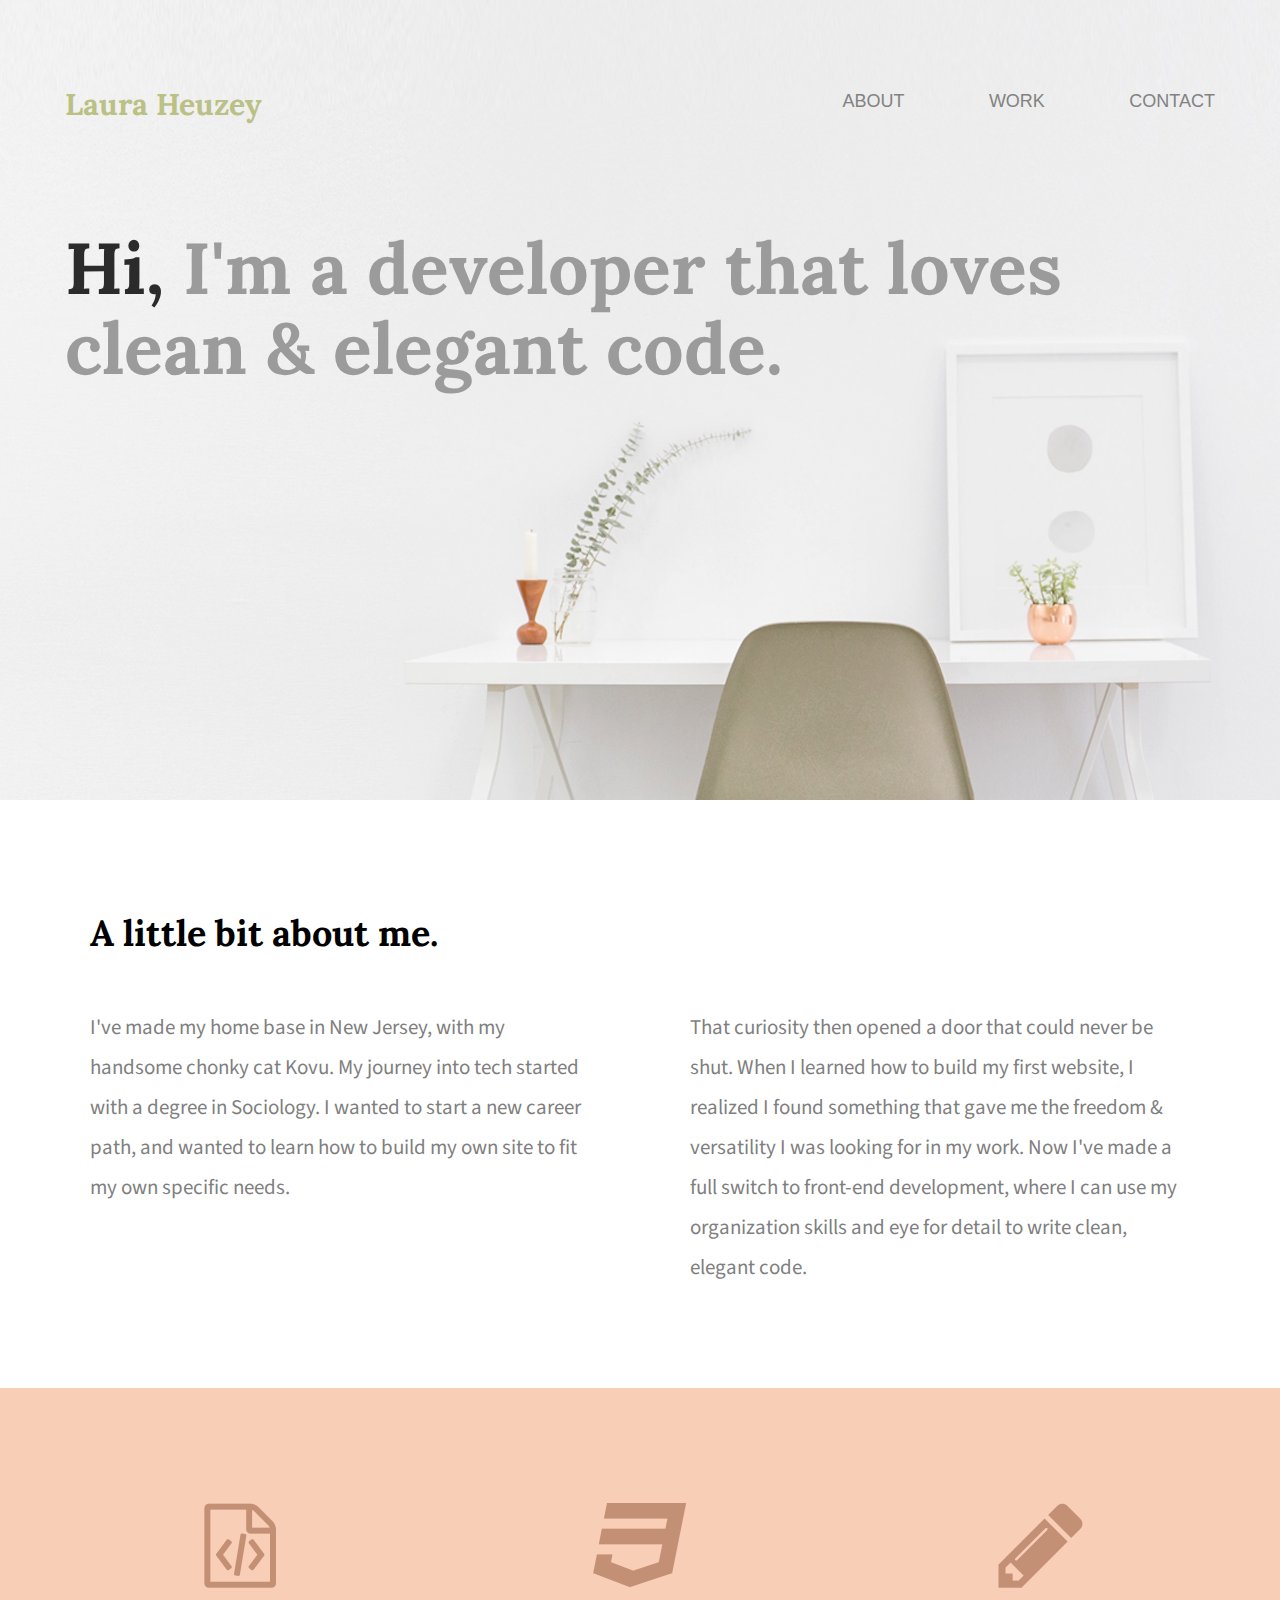
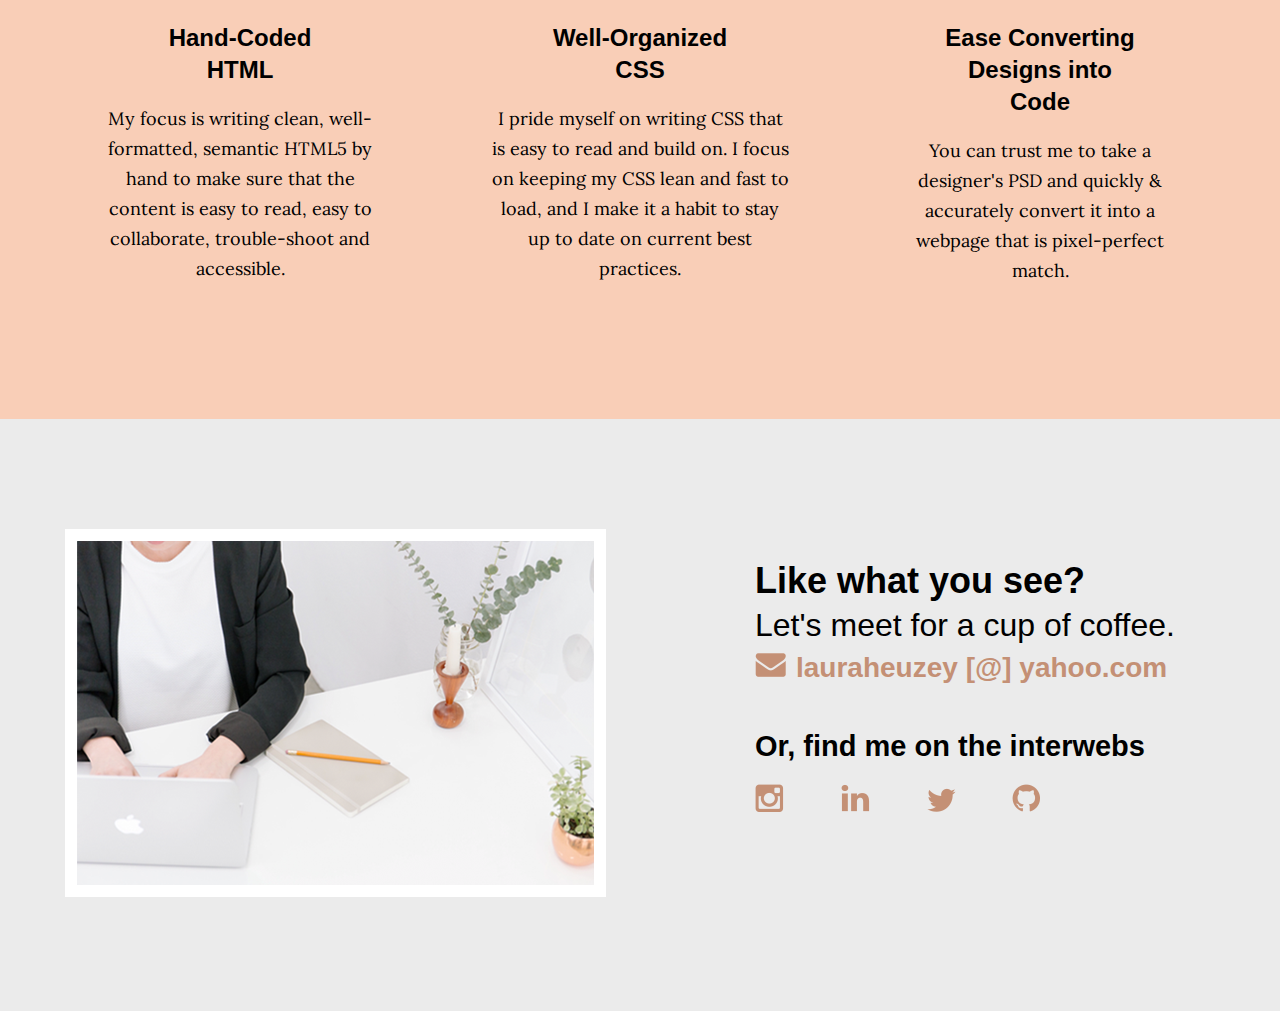
==== index.html @ e1cfdcee "Jubilee website" ====
<!doctype html>
<html lang="en">
    <head>
        <meta charset="utf-8" />
        <title>Laura Heuzey | Portfolio</title>
            <link rel="stylesheet" href="css/normalize.css">
            <link rel="stylesheet" href="css/main.css">
            <link href="https://fonts.googleapis.com/css?family=Lora:400;700" rel="stylesheet" type="text/css">
            <link href="https://fonts.googleapis.com/css?family=Source+Sans+Pro:400,700" rel= "stylesheet" type="text/css">
    </head>
    <body>
        <header>
            <div class="full-width">
                <div class="half-width">
                    <h1>Laura Heuzey</h1>
                </div>
                <div class="half-width">
                    <nav>
                        <ul>
                            <li><a href="#about">About</a></li>
                            <li><a href="#work">Work</a></li>
                            <li><a href="#contact">Contact</a></li>
                        </ul>
                    </nav>
                </div>
                <h2><span>Hi,</span> I'm a developer that loves clean &amp; elegant code.</h2>
            </div>
        </header>
        <main>
            <section id="about">
                
                <div class="full-width">
                    <h2>A little bit about me.</h2>
                    <div class="half-width">
                        <p>I've made my home base in New Jersey, with my handsome chonky cat Kovu. My journey into tech started with a degree in Sociology. I wanted to start a new career path, and wanted to learn how to build my own site to fit my own specific needs.</p>
                    </div>
                    <div class="half-width">
                        <p>That curiosity then opened a door that could never be shut. When I learned how to build my first website, I realized I found something that gave me the freedom & versatility I was looking for in my work. Now I've made a full switch to front-end development, where I can use my organization skills and eye for detail to write clean, elegant code.</p>
                    </div>
                </div>
            </section>
            <section id="work">
                <div class="full-width">
                    <div class="third-width">
                        <img src="img/html-icon.png" alt="HTML icon" />
                        <h3>Hand-Coded HTML</h3>
                        <p>My focus is writing clean, well-formatted, semantic HTML5 by hand to make sure that the content is easy to read, easy to collaborate, trouble-shoot and accessible.</p>
                    </div>
                    <div class="third-width">
                        <img src="img/css-icon.png" alt="CSS icon"/>
                        <h3>Well-Organized CSS</h3>
                        <p>I pride myself on writing CSS that is easy to read and build on. I focus on keeping my CSS lean and fast to load, and I make it a habit to stay up to date on current best practices.</p>
                    </div>
                    <div class="third-width">
                        <img src="img/pencil-icon.png" alt="design icon"/>
                        <h3>Ease Converting Designs into Code</h3>
                        <p>You can trust me to take a designer's PSD and quickly & accurately convert it into a webpage that is pixel-perfect match.</p>
                    </div>
                </div>
            </section>
            <footer id="contact">
                <div class="full-width">
                    <div class="half-width">
                        <img src="img/contact-image.png" id= contact-img alt="contact image"/>
                    </div>
                    <div class="half-width">
                        <h2>Like what you see?</h2>
                        <h3 id="email-header"> Let's meet for a cup of coffee.</h3>
                        <a href="mailto:lauraheuzey@yahoo.com"><img src="img/envelope.png"
                            alt="envelope icon" id="envelope" />lauraheuzey [@] yahoo.com</a>
                        <h3 id="socialmedia-header">Or, find me on the interwebs</h3>
                        <ul>
                            <li><a href="https://www.instagram.com/lauraheuzey/"><img src="img/instagram.png" alt="instagram icon"></li>
                            <li><a href="https://www.linkedin.com/in/laura-heuzey-02401a5b/"><img src="img/linkedin.png" alt="linkdin icon"></li>
                            <li><a href="https://twitter.com/le_heuzey"><img src="img/twitter.png" alt="twitter icon"></li>
                            <li><a href="https://github.com/laura-h89"><img src="img/github.png" alt="github icon"></li>
                        </ul>
                    </div>
                </div>
            </footer>
        </main>
    
    </body>
</html>
---- css/main.css ----
/***** BASE STYLES *****/
    .body {
        color: #2b2b2b;
        font-family: 'Source Sans Pro', sans-serif;
    }

    /***** GRID *****/
    .full-width {
        margin: 0 auto;
        overflow: auto;
        width: 1200px;
    }
    .half-width {
        float: left;
        width: 600px;
    }
    .third-width {
        float: left;
        width: 400px;
    }

    /***** HEADER *****/
    header {
        background: url('../img/background-clipping-mask.png');
        background-position: center;
        background-size: cover;
        height: 800px;
    }
    header h1 {
        color: #BBC085;
        font-family: 'Lora';
        font-size: 30px;
        padding: 65px 0 65px 25px;
    }
    nav {
        float: right; 
        padding: 75px 25px;
    }
    nav ul li{
        display: inline-block;
    }
    nav ul li a {
        color: #828282;
        font-size: 18px;
        padding-left: 80px;
        text-decoration: none;
        text-transform: uppercase;
    }
    header h2 {
        clear: both;
        color: #9b9b9b;
        font-family: 'Lora'; 
        font-size: 72px;
        line-height: 80px;
        padding: 20px 0 20px 25px;
        width: 1000px;
    }
    header h2 span {
        color: #2b2b2b;
    }

    /***** ABOUT CSS *****/
    #about .full-width {
        padding: 80px 0;
    }
    #about h2 {
        font-family: 'Lora', serif;
        font-size: 36px;        
        padding-left: 50px;
    }
    #about p {
        color: #7F7F7F;
        font-family: "Source Sans Pro";
        font-size: 21px;
        line-height: 40px;
        padding-left: 50px;
        padding-right: 50px;
    }

    /***** ABOUT WORK *****/
    #work {
        background-color: #F9CEB7;
        text-align: center;
    }
    #work .full-width {
        padding: 115px 0;
    }
    #work img {
        padding-bottom: 30px;
    }
    #work h3 {
        font-size: 24px;
        line-height: 32px;
        margin: 0 auto;
        width: 190px;
    }
    #work p {
        font-family: 'Lora', serif;
        font-size: 18px;
        line-height: 30px;
        padding: 0 50px;
    }

    /***** CONTACT *****/
    #contact {
        background-color: #ebebeb;
    }
    #contact .full-width {
        padding: 110px 0;
    }
    #contact img#contact-img {
        border: 12px solid #ffffff;
        margin-left: 25px;
    }
    #contact h2, #contact #email-header, #contact #socialmedia-header, #contact ul {
        padding-left: 115px;
    }
    #contact #envelope {
        padding: 0 10px 0 115px;
    }
    #contact h2 {
        font-family: 'Lora' serif;
        font-size: 36px;
        line-height: 44px;
    }
    #contact #email-header{
        font-size: 32px;
        font-weight: normal;
        line-height: 44px;
        margin: -30px 0 5px 0;
    }
    #contact #socialmedia-header {
        font-weight: bold;
        font-size: 29px;
        line-height: 44px;
        margin: 40px 0 0 0;
    }
    #contact a {
        color: #C49075;
        font-size: 28px;
        font-weight: bold;
        text-decoration: none;
    }
    #contact ul {
        list-style: none;
    }
    #contact ul li {
        display: inline-block;
    }
    #contact ul img {
        padding-right: 49px;
    }
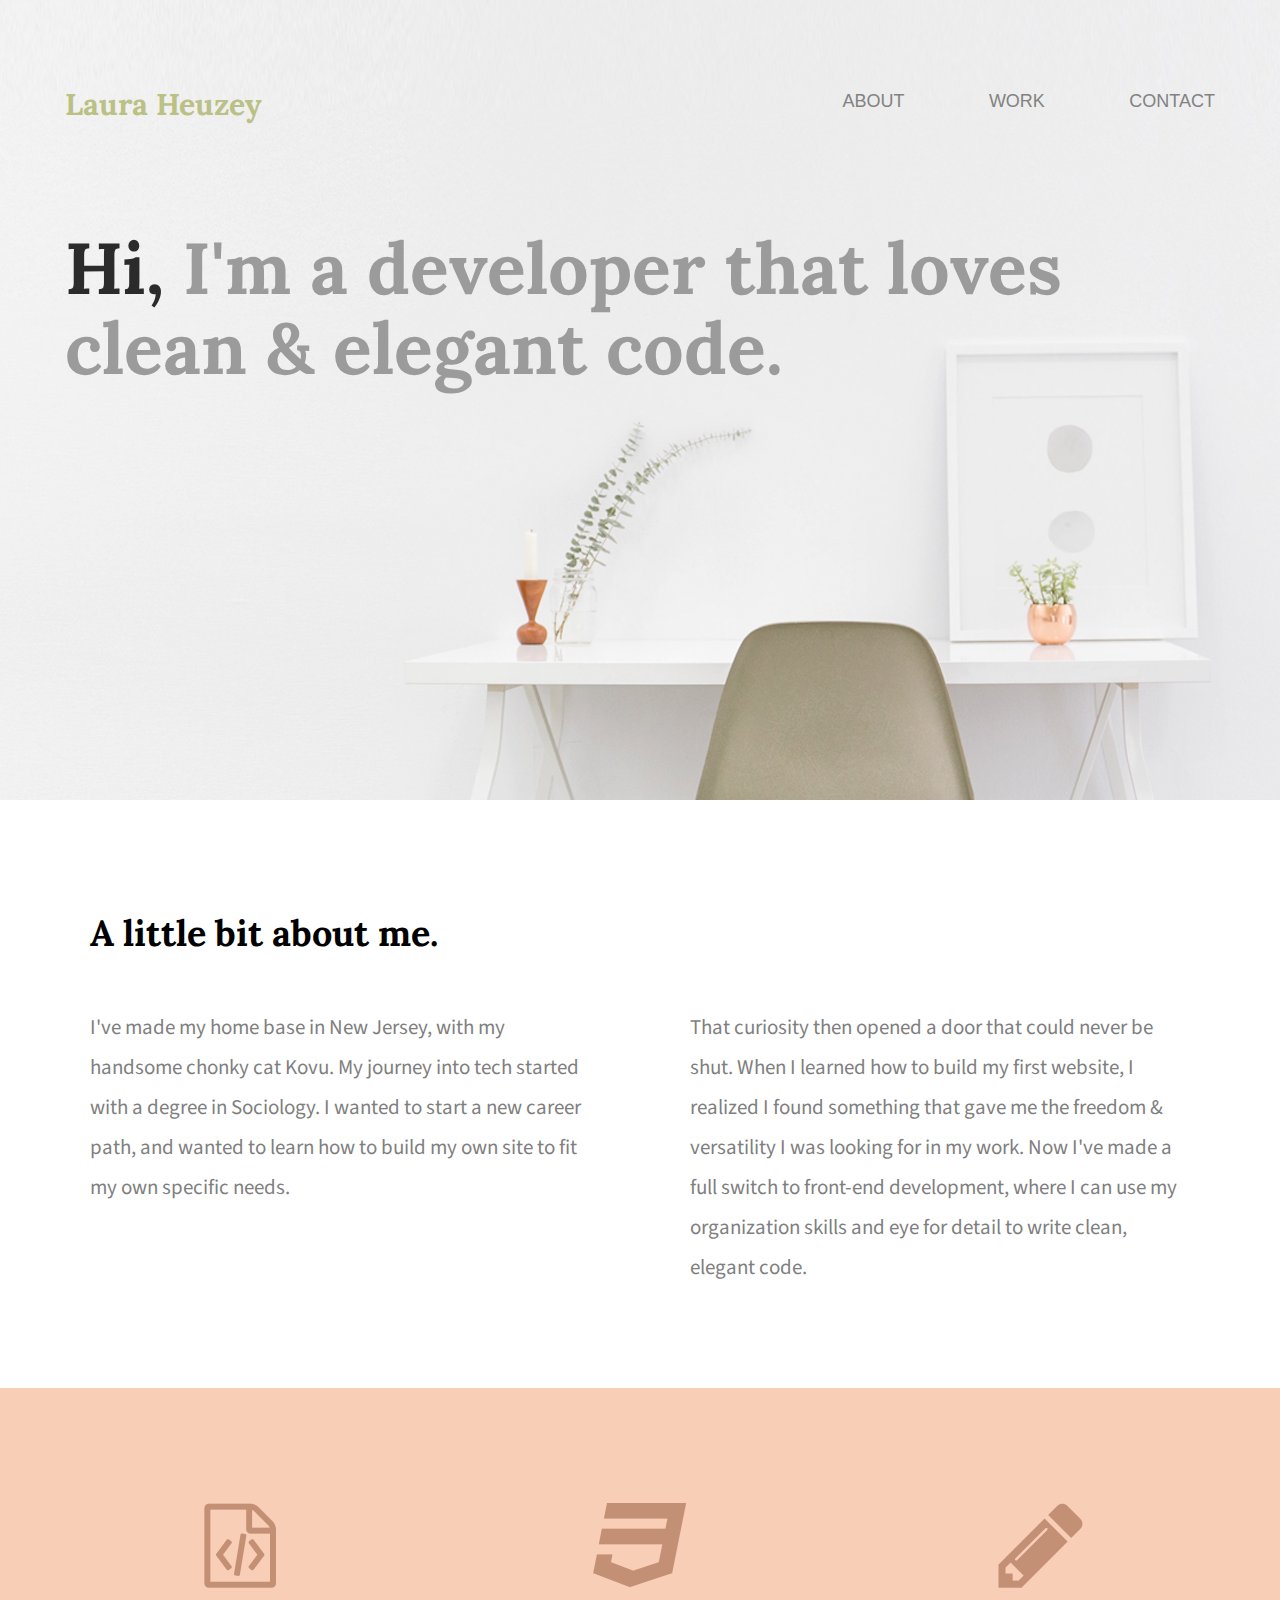
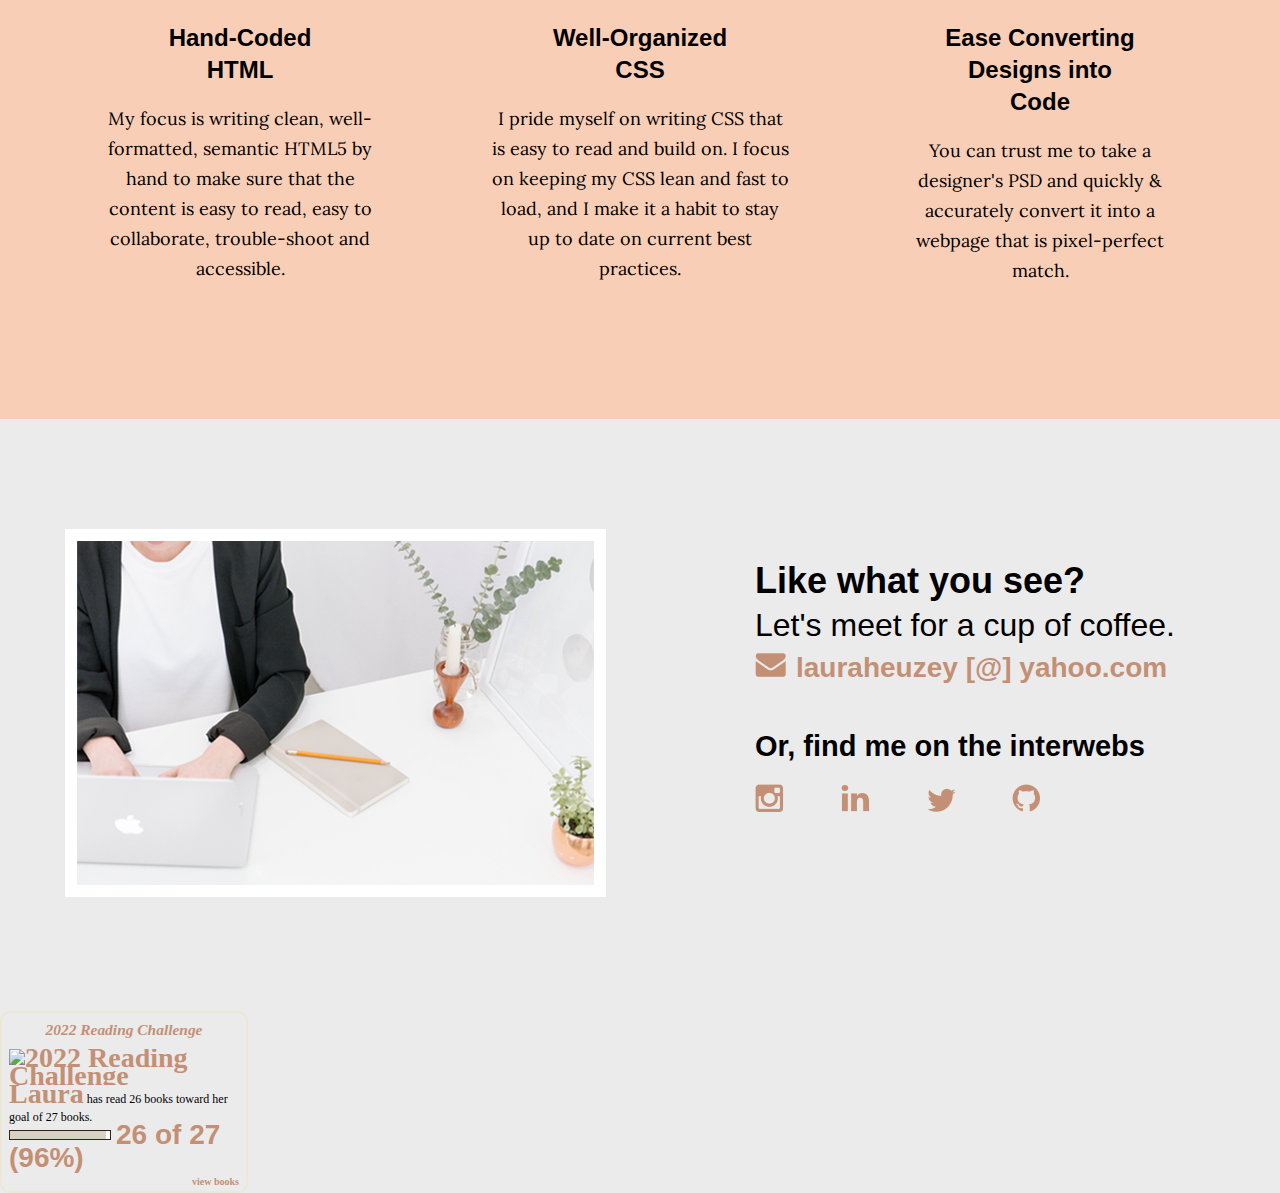
==== commit 100bc61c: "Modified indexhtml" ====
--- a/index.html
+++ b/index.html
@@ -58,27 +58,52 @@
                     </div>
                 </div>
             </section>
-            <footer id="contact">
-                <div class="full-width">
-                    <div class="half-width">
-                        <img src="img/contact-image.png" id= contact-img alt="contact image"/>
-                    </div>
-                    <div class="half-width">
-                        <h2>Like what you see?</h2>
-                        <h3 id="email-header"> Let's meet for a cup of coffee.</h3>
+        </main>
+        <footer id="contact">
+            <div class="full-width">
+                <div class="half-width">
+                    <img src="img/contact-image.png" id= contact-img alt="contact image"/>
+                </div>
+                <div class="half-width">
+                    <h2>Like what you see?</h2>
+                    <h3 id="email-header"> Let's meet for a cup of coffee.</h3>
                         <a href="mailto:lauraheuzey@yahoo.com"><img src="img/envelope.png"
                             alt="envelope icon" id="envelope" />lauraheuzey [@] yahoo.com</a>
-                        <h3 id="socialmedia-header">Or, find me on the interwebs</h3>
+                    <h3 id="socialmedia-header">Or, find me on the interwebs</h3>
                         <ul>
                             <li><a href="https://www.instagram.com/lauraheuzey/"><img src="img/instagram.png" alt="instagram icon"></li>
                             <li><a href="https://www.linkedin.com/in/laura-heuzey-02401a5b/"><img src="img/linkedin.png" alt="linkdin icon"></li>
-                            <li><a href="https://twitter.com/le_heuzey"><img src="img/twitter.png" alt="twitter icon"></li>
+                            <li><a href="https://www.goodreads.com/cual11"><img src="img/twitter.png" alt="twitter icon"></li>
                             <li><a href="https://github.com/laura-h89"><img src="img/github.png" alt="github icon"></li>
                         </ul>
+                </div>
+            </div>
+            <div id="gr_challenge_11636" style="border: 2px solid #EBE8D5; border-radius:10px; padding: 0px 7px 0px 7px; max-width:230px; min-height: 100px">
+                <div id="gr_challenge_progress_body_11636" style="font-size: 12px; font-family: georgia,serif;line-height: 18px">
+                  <h3 style="margin: 4px 0 10px; font-weight: normal; text-align: center">
+                    <a style="text-decoration: none; font-family:georgia,serif;font-style:italic; font-size: 1.1em" rel="nofollow" href="https://www.goodreads.com/challenges/11636-2022-reading-challenge">2022 Reading Challenge</a>
+                  </h3>
+                      <div class="challengePic">
+                        <a rel="nofollow" href="https://www.goodreads.com/challenges/11636-2022-reading-challenge"><img alt="2022 Reading Challenge" style="float:left; margin-right: 10px; border: 0 none" src="https://images.gr-assets.com/challenges/1636444409p2/11636.jpg" /></a>
+                      </div>
+                    <div>
+                      <a rel="nofollow" href="https://www.goodreads.com/user/show/5901170-laura">Laura</a> has
+                           read 26 books toward
+                           her goal of
+                           27 books.
                     </div>
+                    <div style="width: 100px; margin: 4px 5px 5px 0; float: left; border: 1px solid #382110; height: 8px; overflow: hidden; background-color: #FFF">
+                      <div style="width: 96%; background-color: #D7D2C4; float: left"><span style="visibility:hidden">hide</span></div>
+                    </div>
+                    <div style="font-family: arial, verdana, helvetica, sans-serif;font-size:90%">
+                      <a rel="nofollow" href="https://www.goodreads.com/user_challenges/33449596">26 of 27 (96%)</a>
+                    </div>
+                      <div style="text-align: right;">
+                        <a style="text-decoration: none; font-size: 10px;" rel="nofollow" href="https://www.goodreads.com/user_challenges/33449596">view books</a>
+                      </div>
                 </div>
-            </footer>
-        </main>
-    
+                  <script src="https://www.goodreads.com/user_challenges/widget/5901170-laura?challenge_id=11636&v=2"></script>
+              </div>
+        </footer>
     </body>
 </html>
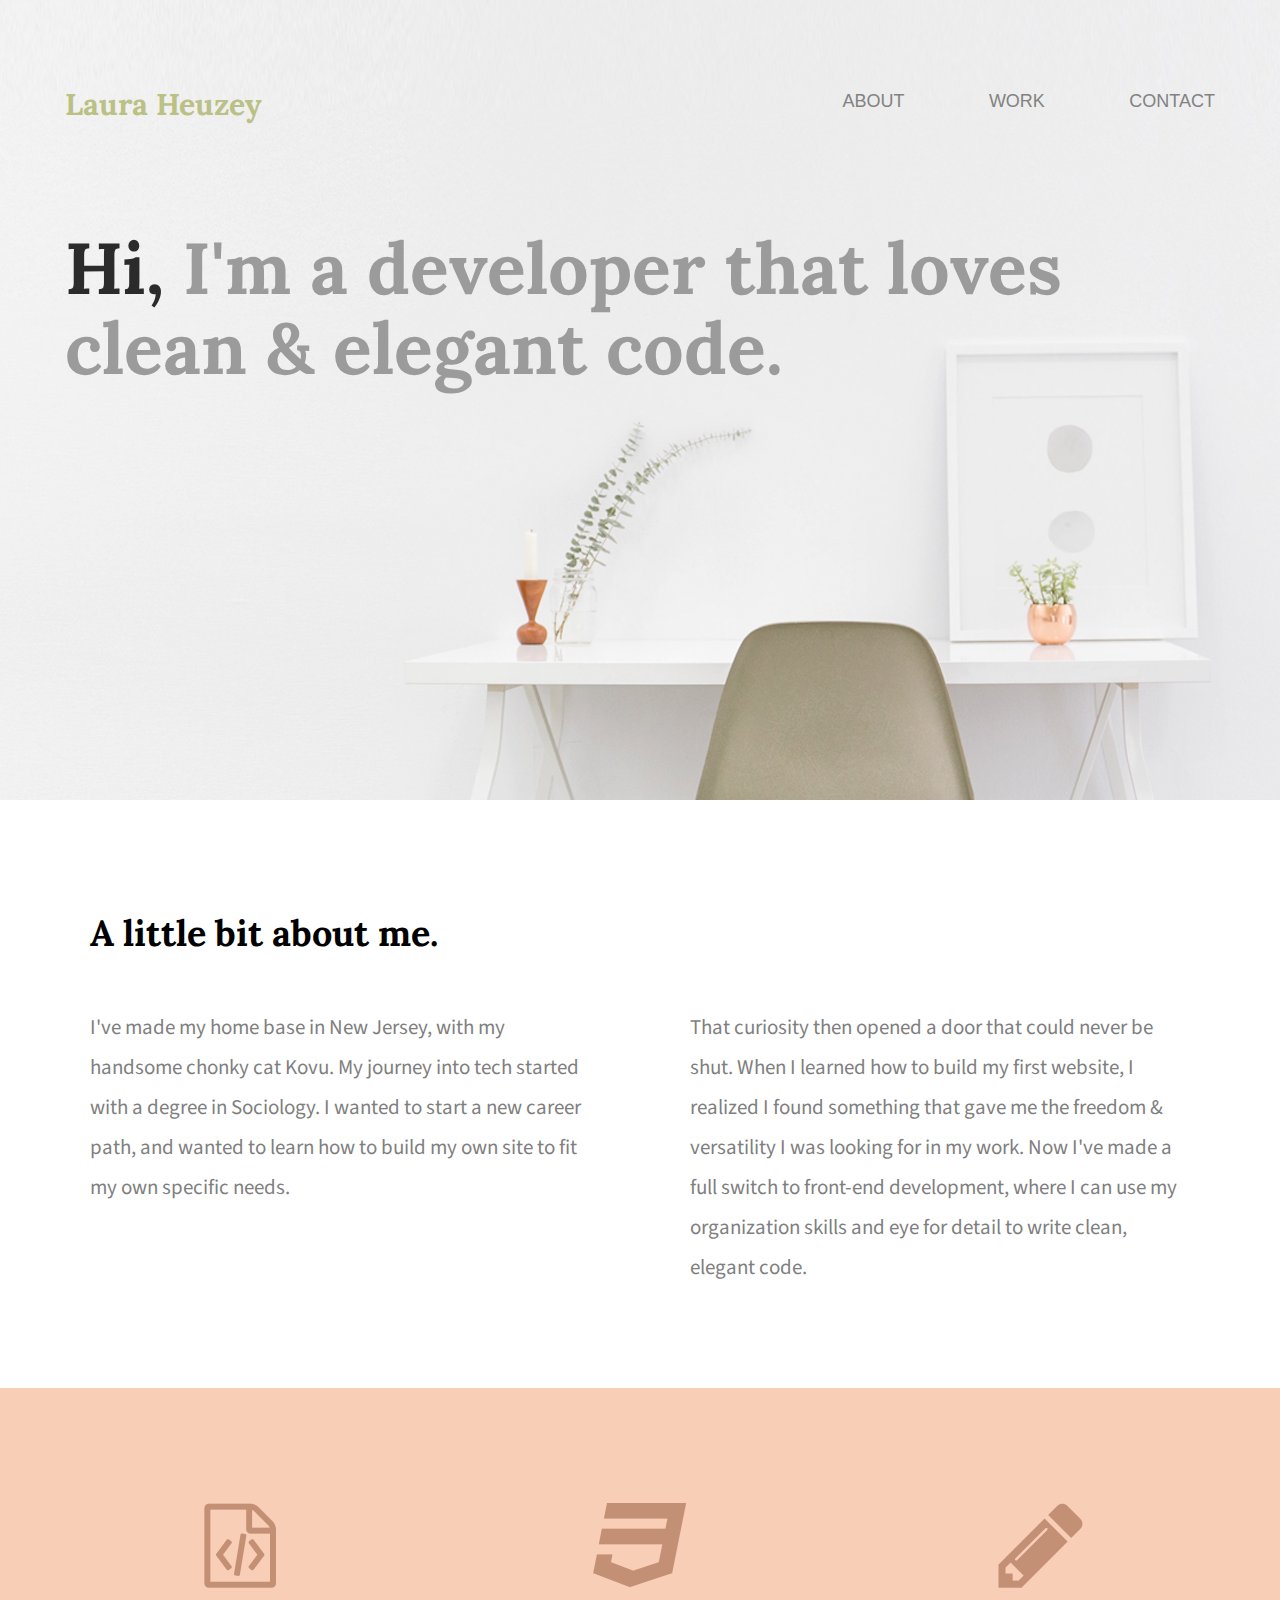
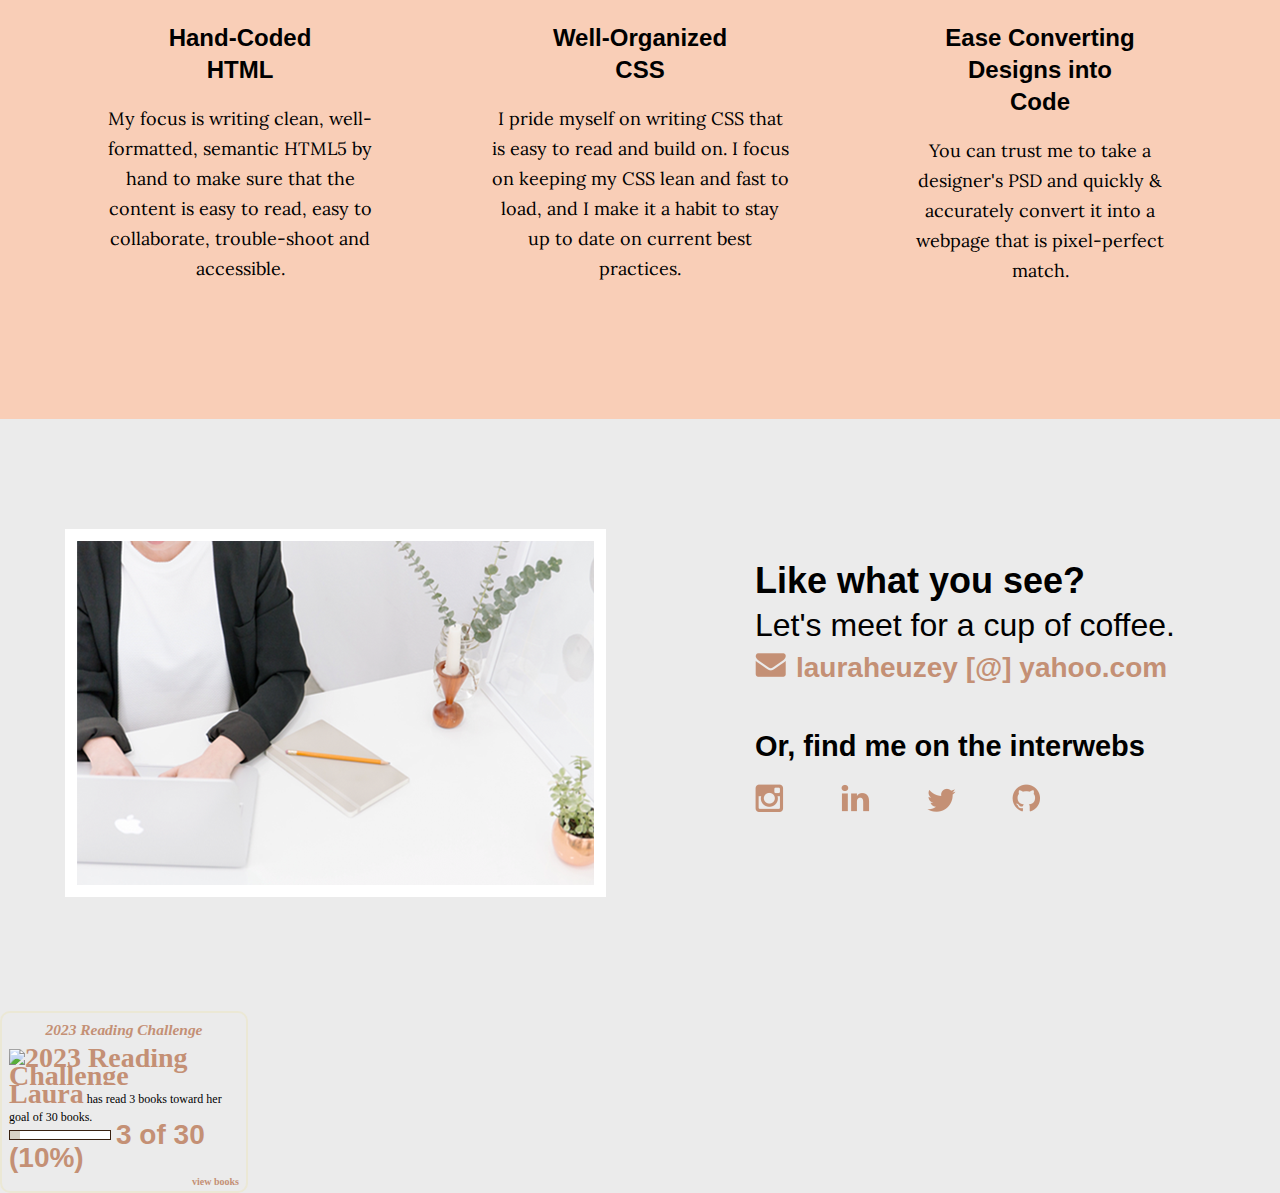
==== commit 139b510a: "Updated reading challenge" ====
--- a/index.html
+++ b/index.html
@@ -78,32 +78,31 @@
                         </ul>
                 </div>
             </div>
-            <div id="gr_challenge_11636" style="border: 2px solid #EBE8D5; border-radius:10px; padding: 0px 7px 0px 7px; max-width:230px; min-height: 100px">
-                <div id="gr_challenge_progress_body_11636" style="font-size: 12px; font-family: georgia,serif;line-height: 18px">
-                  <h3 style="margin: 4px 0 10px; font-weight: normal; text-align: center">
-                    <a style="text-decoration: none; font-family:georgia,serif;font-style:italic; font-size: 1.1em" rel="nofollow" href="https://www.goodreads.com/challenges/11636-2022-reading-challenge">2022 Reading Challenge</a>
-                  </h3>
-                      <div class="challengePic">
-                        <a rel="nofollow" href="https://www.goodreads.com/challenges/11636-2022-reading-challenge"><img alt="2022 Reading Challenge" style="float:left; margin-right: 10px; border: 0 none" src="https://images.gr-assets.com/challenges/1636444409p2/11636.jpg" /></a>
-                      </div>
-                    <div>
-                      <a rel="nofollow" href="https://www.goodreads.com/user/show/5901170-laura">Laura</a> has
-                           read 26 books toward
-                           her goal of
-                           27 books.
-                    </div>
-                    <div style="width: 100px; margin: 4px 5px 5px 0; float: left; border: 1px solid #382110; height: 8px; overflow: hidden; background-color: #FFF">
-                      <div style="width: 96%; background-color: #D7D2C4; float: left"><span style="visibility:hidden">hide</span></div>
-                    </div>
-                    <div style="font-family: arial, verdana, helvetica, sans-serif;font-size:90%">
-                      <a rel="nofollow" href="https://www.goodreads.com/user_challenges/33449596">26 of 27 (96%)</a>
-                    </div>
-                      <div style="text-align: right;">
-                        <a style="text-decoration: none; font-size: 10px;" rel="nofollow" href="https://www.goodreads.com/user_challenges/33449596">view books</a>
-                      </div>
+            
+            <div id="gr_challenge_11633" style="border: 2px solid #EBE8D5; border-radius:10px; padding: 0px 7px 0px 7px; max-width:230px; min-height: 100px">
+                <div id="gr_challenge_progress_body_11633" style="font-size: 12px; font-family: georgia,serif;line-height: 18px">
+                    <h3 style="margin: 4px 0 10px; font-weight: normal; text-align: center">
+                        <a style="text-decoration: none; font-family:georgia,serif;font-style:italic; font-size: 1.1em" rel="nofollow" href="https://www.goodreads.com/challenges/11633-2023-reading-challenge">2023 Reading Challenge</a>
+                    </h3>
+                <div class="challengePic">
+                    <a rel="nofollow" href="https://www.goodreads.com/challenges/11633-2023-reading-challenge"><img alt="2023 Reading Challenge" style="float:left; margin-right: 10px; border: 0 none" src="https://images.gr-assets.com/challenges/1670887106p2/11633.jpg" /></a>
                 </div>
-                  <script src="https://www.goodreads.com/user_challenges/widget/5901170-laura?challenge_id=11636&v=2"></script>
-              </div>
+                <div>
+                    <a rel="nofollow" href="https://www.goodreads.com/user/show/5901170-laura">Laura</a> has read 3 books toward her goal of 30 books.
+                </div>
+                <div style="width: 100px; margin: 4px 5px 5px 0; float: left; border: 1px solid #382110; height: 8px; overflow: hidden; background-color: #FFF">
+                <div style="width: 10%; background-color: #D7D2C4; float: left"><span style="visibility:hidden">hide</span></div>
+                </div>
+                <div style="font-family: arial, verdana, helvetica, sans-serif;font-size:90%">
+                    <a rel="nofollow" href="https://www.goodreads.com/user_challenges/38906684">3 of 30 (10%)</a>
+                </div>
+                <div style="text-align: right;">
+                    <a style="text-decoration: none; font-size: 10px;" rel="nofollow" href="https://www.goodreads.com/user_challenges/38906684">view books</a>
+                </div>
+                </div>
+                <script src="https://www.goodreads.com/user_challenges/widget/5901170-laura?challenge_id=11633&v=2"></script>
+            </div>
+  
         </footer>
     </body>
 </html>
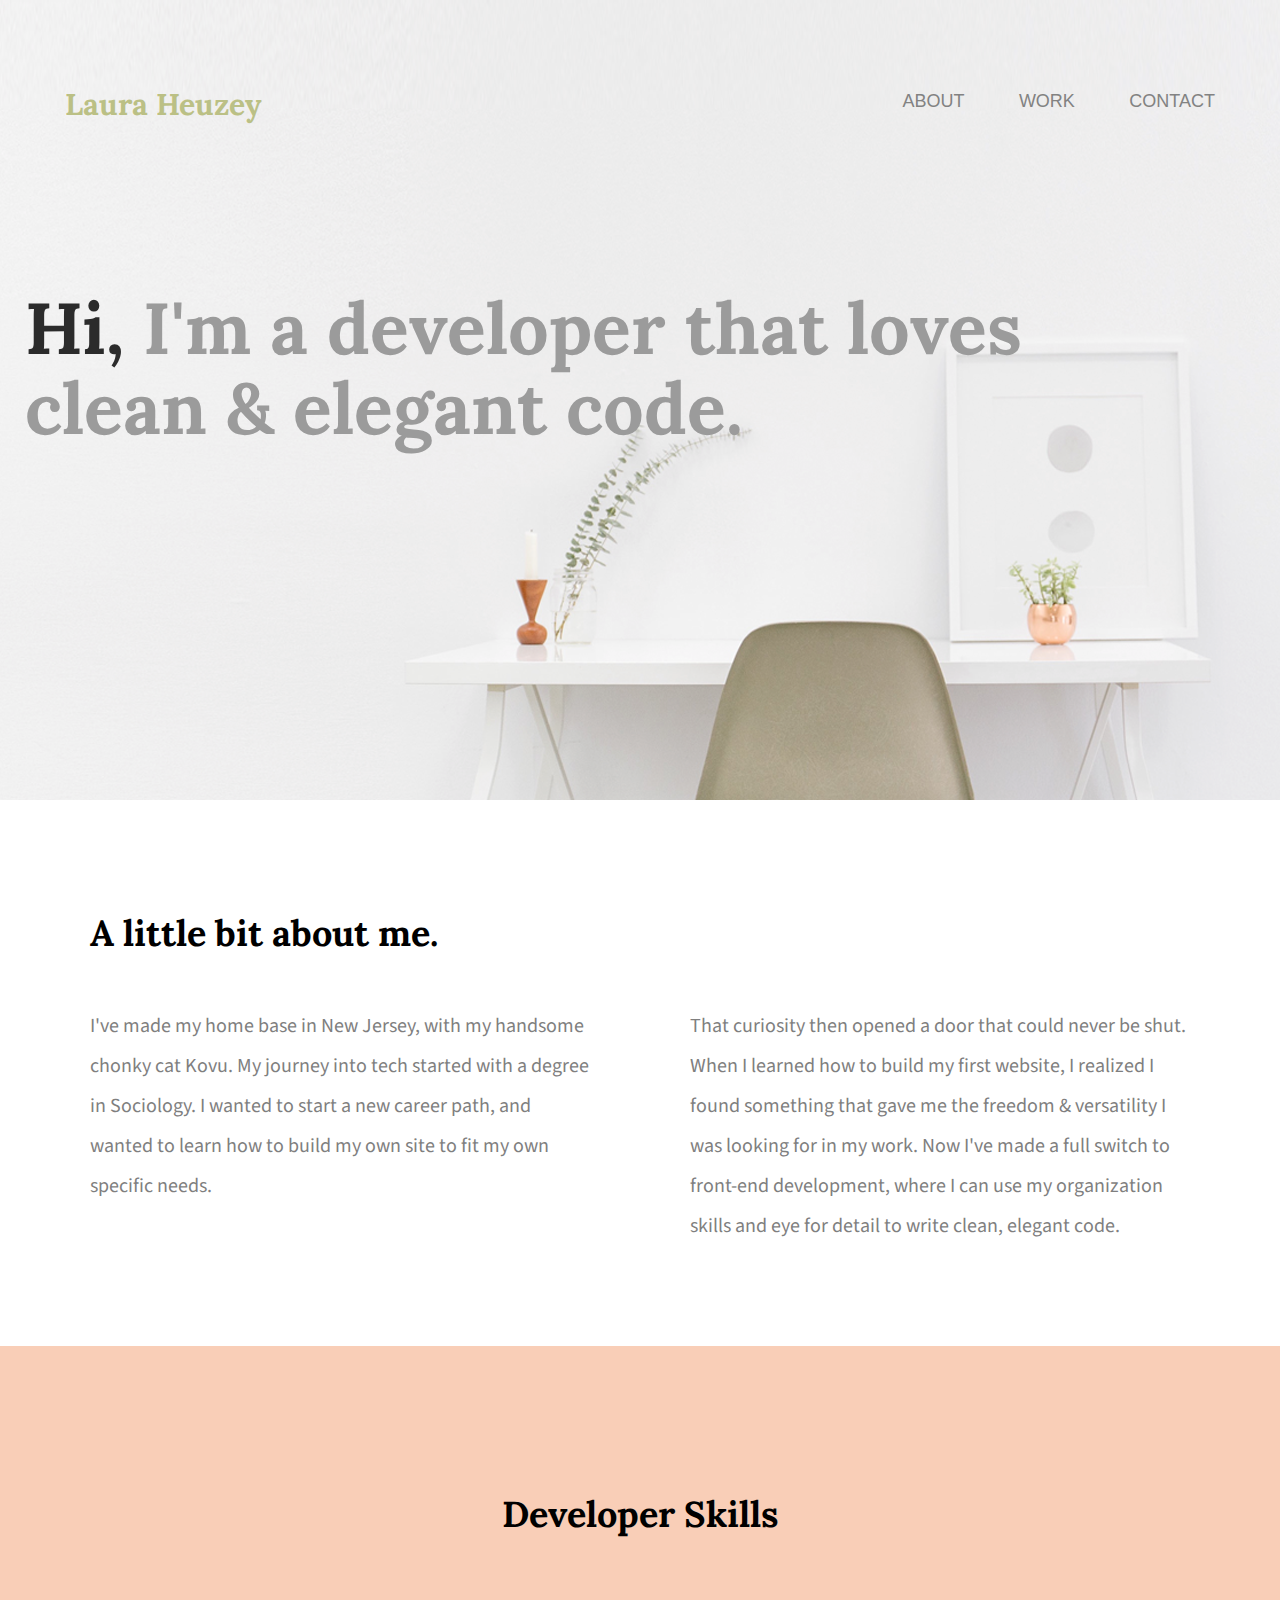
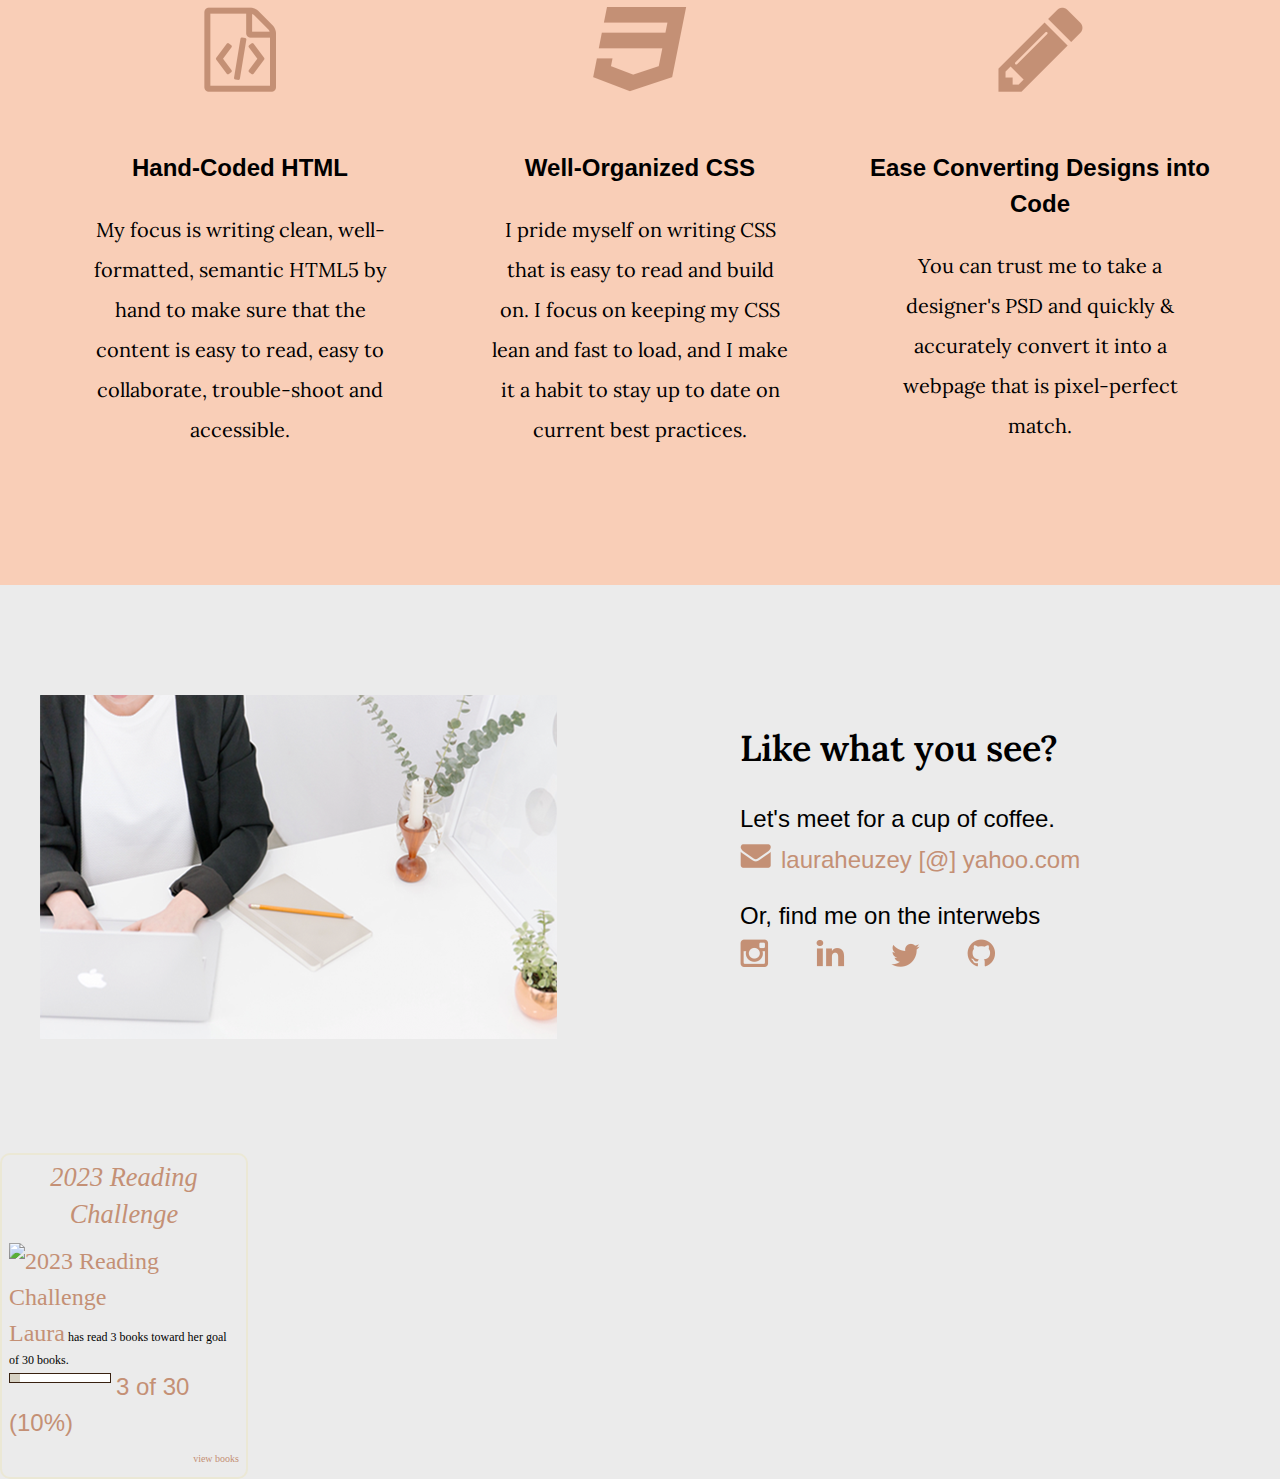
==== commit 9c0667df: "Fixed css styles" ====
--- a/index.html
+++ b/index.html
@@ -9,49 +9,45 @@
             <link href="https://fonts.googleapis.com/css?family=Source+Sans+Pro:400,700" rel= "stylesheet" type="text/css">
     </head>
     <body>
-        <header>
-            <div class="full-width">
-                <div class="half-width">
-                    <h1>Laura Heuzey</h1>
-                </div>
-                <div class="half-width">
-                    <nav>
-                        <ul>
-                            <li><a href="#about">About</a></li>
-                            <li><a href="#work">Work</a></li>
-                            <li><a href="#contact">Contact</a></li>
-                        </ul>
-                    </nav>
-                </div>
+        <header class="homepage-hero">
+            <div class="content-wrapper">
+                <!-- <div class="half-width"> -->
+                <h1>Laura Heuzey</h1>
+                <!-- <div class="half-width"> -->
+                <nav>
+                    <ul>
+                        <li><a href="#about">About</a></li>
+                        <li><a href="#work">Work</a></li>
+                        <li><a href="#contact">Contact</a></li>
+                    </ul>
+                </nav>
+            </div>
                 <h2><span>Hi,</span> I'm a developer that loves clean &amp; elegant code.</h2>
-            </div>
         </header>
         <main>
             <section id="about">
-                
-                <div class="full-width">
+                <div class="content-wrapper">
                     <h2>A little bit about me.</h2>
-                    <div class="half-width">
+                    <!--<div class="half-width">-->
                         <p>I've made my home base in New Jersey, with my handsome chonky cat Kovu. My journey into tech started with a degree in Sociology. I wanted to start a new career path, and wanted to learn how to build my own site to fit my own specific needs.</p>
-                    </div>
-                    <div class="half-width">
+                    <!--<div class="half-width">-->
                         <p>That curiosity then opened a door that could never be shut. When I learned how to build my first website, I realized I found something that gave me the freedom & versatility I was looking for in my work. Now I've made a full switch to front-end development, where I can use my organization skills and eye for detail to write clean, elegant code.</p>
-                    </div>
                 </div>
             </section>
-            <section id="work">
-                <div class="full-width">
-                    <div class="third-width">
+            <section id="skills">
+                <div class="content-wrapper">
+                    <h2>Developer Skills</h2>
+                    <div class="skill-list">
                         <img src="img/html-icon.png" alt="HTML icon" />
                         <h3>Hand-Coded HTML</h3>
                         <p>My focus is writing clean, well-formatted, semantic HTML5 by hand to make sure that the content is easy to read, easy to collaborate, trouble-shoot and accessible.</p>
                     </div>
-                    <div class="third-width">
+                    <div class="skill-list">
                         <img src="img/css-icon.png" alt="CSS icon"/>
                         <h3>Well-Organized CSS</h3>
                         <p>I pride myself on writing CSS that is easy to read and build on. I focus on keeping my CSS lean and fast to load, and I make it a habit to stay up to date on current best practices.</p>
                     </div>
-                    <div class="third-width">
+                    <div class="skill-list">
                         <img src="img/pencil-icon.png" alt="design icon"/>
                         <h3>Ease Converting Designs into Code</h3>
                         <p>You can trust me to take a designer's PSD and quickly & accurately convert it into a webpage that is pixel-perfect match.</p>
@@ -60,11 +56,11 @@
             </section>
         </main>
         <footer id="contact">
-            <div class="full-width">
-                <div class="half-width">
+            <div class="content-wrapper">
+                <div class="contact-image">
                     <img src="img/contact-image.png" id= contact-img alt="contact image"/>
                 </div>
-                <div class="half-width">
+                <div class="contact-info">
                     <h2>Like what you see?</h2>
                     <h3 id="email-header"> Let's meet for a cup of coffee.</h3>
                         <a href="mailto:lauraheuzey@yahoo.com"><img src="img/envelope.png"
@@ -73,12 +69,12 @@
                         <ul>
                             <li><a href="https://www.instagram.com/lauraheuzey/"><img src="img/instagram.png" alt="instagram icon"></li>
                             <li><a href="https://www.linkedin.com/in/laura-heuzey-02401a5b/"><img src="img/linkedin.png" alt="linkdin icon"></li>
-                            <li><a href="https://www.goodreads.com/cual11"><img src="img/twitter.png" alt="twitter icon"></li>
+                            <li><a href=""><img src="img/twitter.png" alt="twitter icon"></li>
                             <li><a href="https://github.com/laura-h89"><img src="img/github.png" alt="github icon"></li>
                         </ul>
                 </div>
             </div>
-            
+     <!--GOODREADS CHALLENGE-->       
             <div id="gr_challenge_11633" style="border: 2px solid #EBE8D5; border-radius:10px; padding: 0px 7px 0px 7px; max-width:230px; min-height: 100px">
                 <div id="gr_challenge_progress_body_11633" style="font-size: 12px; font-family: georgia,serif;line-height: 18px">
                     <h3 style="margin: 4px 0 10px; font-weight: normal; text-align: center">
@@ -102,7 +98,6 @@
                 </div>
                 <script src="https://www.goodreads.com/user_challenges/widget/5901170-laura?challenge_id=11633&v=2"></script>
             </div>
-  
         </footer>
     </body>
 </html>
--- a/css/main.css
+++ b/css/main.css
@@ -4,48 +4,48 @@
         font-family: 'Source Sans Pro', sans-serif;
     }
 
-    /***** GRID *****/
-    .full-width {
+    .content-wrapper {
+        width: 1200px;
         margin: 0 auto;
         overflow: auto;
-        width: 1200px;
-    }
-    .half-width {
-        float: left;
-        width: 600px;
-    }
-    .third-width {
-        float: left;
-        width: 400px;
     }
 
     /***** HEADER *****/
-    header {
+    .homepage-hero {
         background: url('../img/background-clipping-mask.png');
         background-position: center;
         background-size: cover;
         height: 800px;
     }
+
     header h1 {
+        float: left;
+        width: 300px;
         color: #BBC085;
         font-family: 'Lora';
         font-size: 30px;
         padding: 65px 0 65px 25px;
     }
+
     nav {
         float: right; 
-        padding: 75px 25px;
-    }
+        width: 800px;
+        padding: 75px 25px 75px 0;
+        text-align: right;
+    }
+
     nav ul li{
         display: inline-block;
     }
+
     nav ul li a {
         color: #828282;
         font-size: 18px;
-        padding-left: 80px;
+        padding-left: 50px;
         text-decoration: none;
         text-transform: uppercase;
     }
+
     header h2 {
         clear: both;
         color: #9b9b9b;
@@ -55,49 +55,66 @@
         padding: 20px 0 20px 25px;
         width: 1000px;
     }
+
     header h2 span {
         color: #2b2b2b;
     }
 
     /***** ABOUT CSS *****/
-    #about .full-width {
+    #about .content-wrapper {
         padding: 80px 0;
     }
+
     #about h2 {
         font-family: 'Lora', serif;
         font-size: 36px;        
         padding-left: 50px;
     }
+
     #about p {
+        float: left;
+        width: 500px;
         color: #7F7F7F;
         font-family: "Source Sans Pro";
-        font-size: 21px;
+        font-size: 20px;
         line-height: 40px;
-        padding-left: 50px;
-        padding-right: 50px;
+        padding: 0 50px;
     }
 
     /***** ABOUT WORK *****/
-    #work {
+    #skills {
         background-color: #F9CEB7;
         text-align: center;
     }
-    #work .full-width {
+
+    #skills .content-wrapper {
         padding: 115px 0;
     }
-    #work img {
+
+    #skills .skill-list {
+        float: left;
+        width: 400px;
+    }
+
+    #skills img {
         padding-bottom: 30px;
     }
-    #work h3 {
+
+    #skills h2 {
+        font-family: 'Lora', serif;
+        font-size: 36px;
+        padding-bottom: 40px;
+    }
+
+    #skills h3 {
         font-size: 24px;
-        line-height: 32px;
-        margin: 0 auto;
-        width: 190px;
-    }
-    #work p {
-        font-family: 'Lora', serif;
-        font-size: 18px;
-        line-height: 30px;
+        line-height: 36px;
+    }
+
+    #skills p {
+        font-family: 'Lora', serif;
+        font-size: 20px;
+        line-height: 40px;
         padding: 0 50px;
     }
 
@@ -105,48 +122,99 @@
     #contact {
         background-color: #ebebeb;
     }
-    #contact .full-width {
+
+    #contact .content-wrapper {
         padding: 110px 0;
     }
-    #contact img#contact-img {
+
+    #contact .contact-image {
+        float: left;
+        width: 600px;
+    }
+
+    #contact #contact-image {
+        width: 500px;
+        height: 300px;
         border: 12px solid #ffffff;
-        margin-left: 25px;
-    }
-    #contact h2, #contact #email-header, #contact #socialmedia-header, #contact ul {
-        padding-left: 115px;
-    }
+        margin: 0 50px;
+        box-sizing: border-box;
+    }
+
+    #contact .contact-info {
+        float: left;
+        width: 600px;
+        padding-left: 100px;
+        box-sizing: border-box;
+    }
+
+    #contact h2 {
+        font-family: 'Lora', serif;
+        font-weight: 600;
+        font-size: 36px;
+        margin: 30px 0;
+    }
+
+    #contact h3 {
+        font-size: 24px;
+        font-weight: 400;
+        line-height: 36px;
+    }
+
     #contact #envelope {
-        padding: 0 10px 0 115px;
-    }
-    #contact h2 {
-        font-family: 'Lora' serif;
-        font-size: 36px;
-        line-height: 44px;
-    }
+        padding-right: 10px;
+    }
+    
     #contact #email-header{
-        font-size: 32px;
-        font-weight: normal;
-        line-height: 44px;
-        margin: -30px 0 5px 0;
-    }
+        margin-bottom: 5px;
+    }
+
     #contact #socialmedia-header {
-        font-weight: bold;
-        font-size: 29px;
-        line-height: 44px;
-        margin: 40px 0 0 0;
-    }
+        margin: 20px 0 5px 0;
+    }
+
     #contact a {
         color: #C49075;
-        font-size: 28px;
-        font-weight: bold;
+        font-size: 24px;
+        line-height: 36px;
         text-decoration: none;
     }
+
     #contact ul {
-        list-style: none;
-    }
+        margin-top: 0;
+        padding-left: 0;
+    }
+
     #contact ul li {
         display: inline-block;
     }
+
     #contact ul img {
-        padding-right: 49px;
-    }+        padding-right: 40px;
+    }
+
+/* ==========================================================================
+   Media Queries for Responsive Design.
+   These examples override the primary ('mobile first') styles.
+   Modify as content requires.
+   ========================================================================== */
+
+   /********** TABLET STYLES **********/
+@media only screen and (min-width: 768px) {
+    /***** HEADER *****/
+    header {
+        background-size: auto;
+    }
+
+    .half-width {
+        background-size: auto;
+        width: 384px;
+    }
+
+    header h1 {
+        
+    }
+
+    main {
+        
+    }
+}
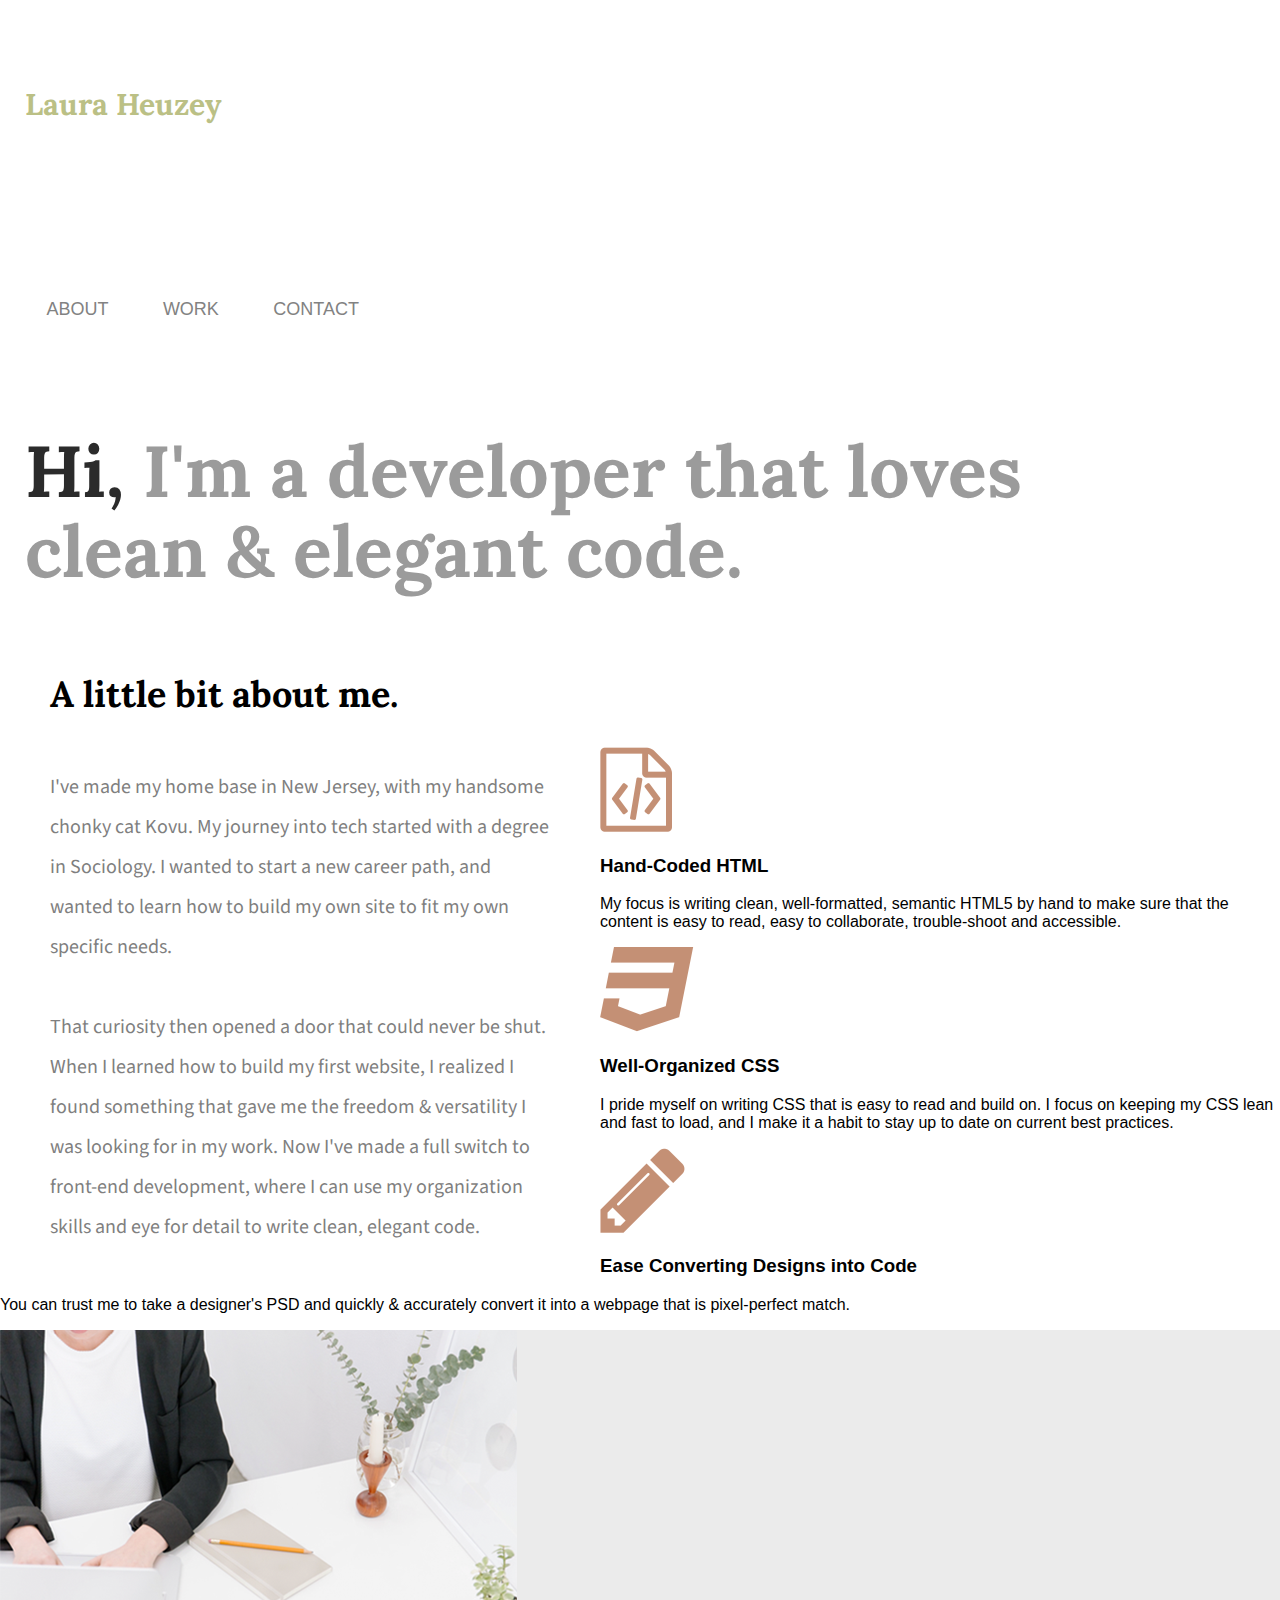
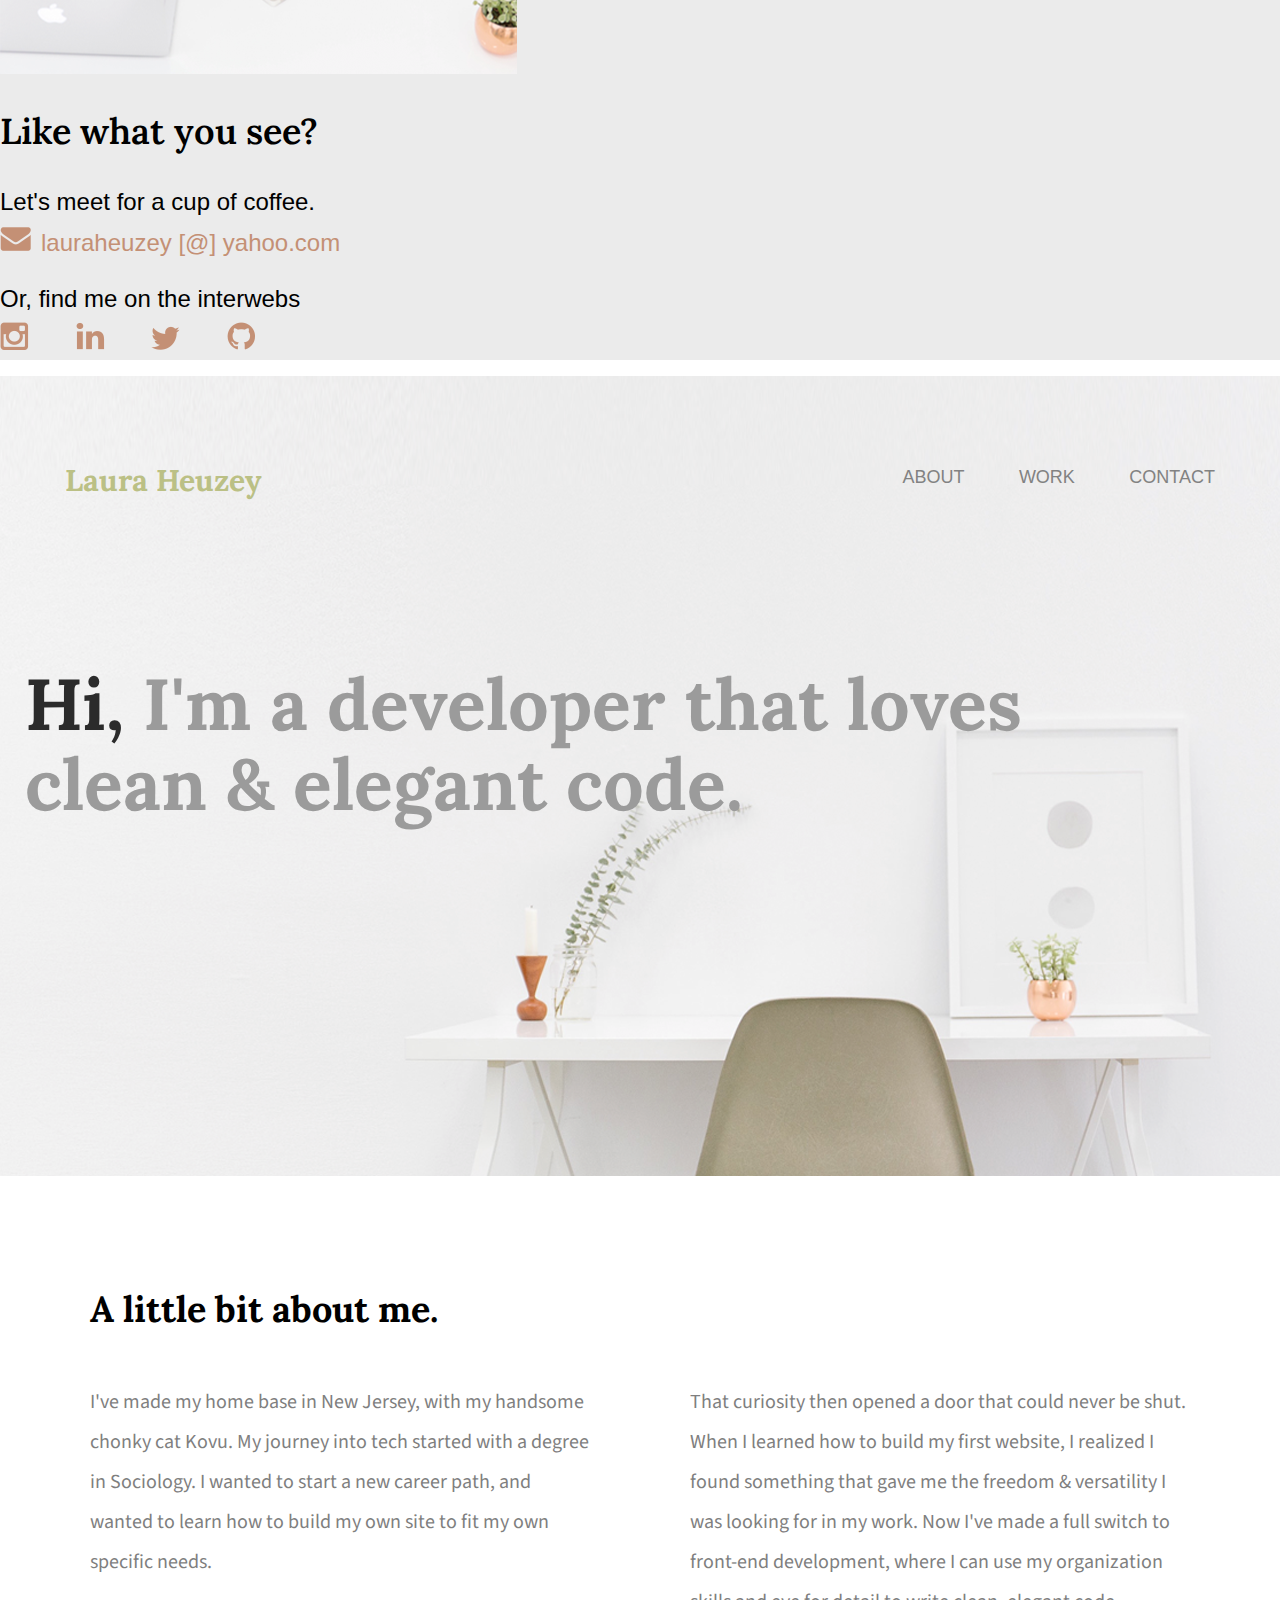
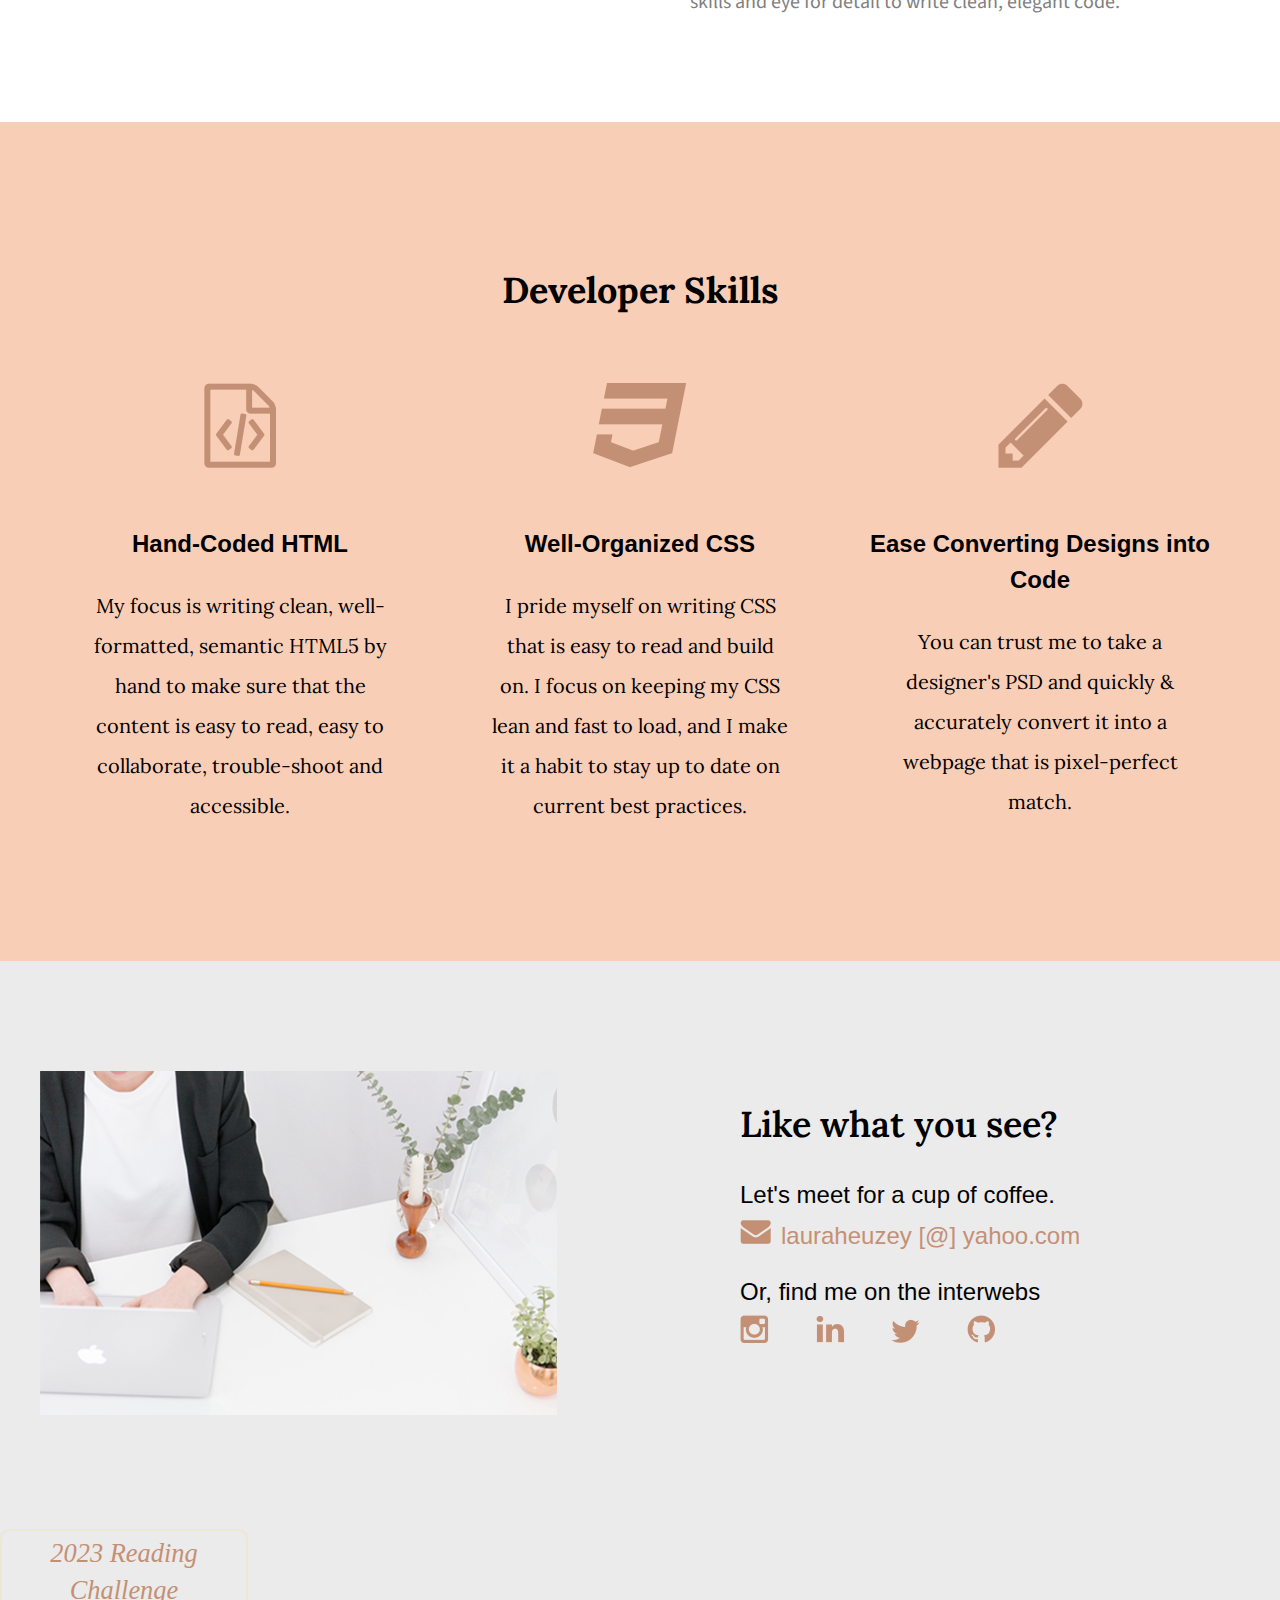
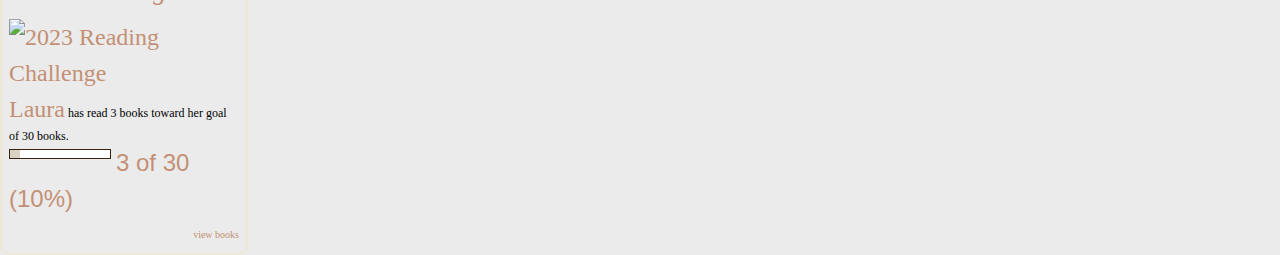
==== commit b9251c34: "Fixed css styles" ====
--- a/index.html
+++ b/index.html
@@ -1,3 +1,87 @@
+<!doctype html>
+<html lang="en">
+    <head>
+        <meta charset="utf-8" />
+        <title>Laura Heuzey | Portfolio</title>
+            <link rel="stylesheet" href="css/normalize.css">
+            <link rel="stylesheet" href="css/main.css">
+            <link href="https://fonts.googleapis.com/css?family=Lora:400;700" rel="stylesheet" type="text/css">
+            <link href="https://fonts.googleapis.com/css?family=Source+Sans+Pro:400,700" rel= "stylesheet" type="text/css">
+    </head>
+    <body>
+        <header>
+            <div class="full-width">
+                <div class="half-width">
+                    <h1>Laura Heuzey</h1>
+                </div>
+                <div class="half-width">
+                    <nav>
+                        <ul>
+                            <li><a href="#about">About</a></li>
+                            <li><a href="#work">Work</a></li>
+                            <li><a href="#contact">Contact</a></li>
+                        </ul>
+                    </nav>
+                </div>
+                <h2><span>Hi,</span> I'm a developer that loves clean &amp; elegant code.</h2>
+            </div>
+        </header>
+        <main>
+            <section id="about">
+                
+                <div class="full-width">
+                    <h2>A little bit about me.</h2>
+                    <div class="half-width">
+                        <p>I've made my home base in New Jersey, with my handsome chonky cat Kovu. My journey into tech started with a degree in Sociology. I wanted to start a new career path, and wanted to learn how to build my own site to fit my own specific needs.</p>
+                    </div>
+                    <div class="half-width">
+                        <p>That curiosity then opened a door that could never be shut. When I learned how to build my first website, I realized I found something that gave me the freedom & versatility I was looking for in my work. Now I've made a full switch to front-end development, where I can use my organization skills and eye for detail to write clean, elegant code.</p>
+                    </div>
+                </div>
+            </section>
+            <section id="work">
+                <div class="full-width">
+                    <div class="third-width">
+                        <img src="img/html-icon.png" alt="HTML icon" />
+                        <h3>Hand-Coded HTML</h3>
+                        <p>My focus is writing clean, well-formatted, semantic HTML5 by hand to make sure that the content is easy to read, easy to collaborate, trouble-shoot and accessible.</p>
+                    </div>
+                    <div class="third-width">
+                        <img src="img/css-icon.png" alt="CSS icon"/>
+                        <h3>Well-Organized CSS</h3>
+                        <p>I pride myself on writing CSS that is easy to read and build on. I focus on keeping my CSS lean and fast to load, and I make it a habit to stay up to date on current best practices.</p>
+                    </div>
+                    <div class="third-width">
+                        <img src="img/pencil-icon.png" alt="design icon"/>
+                        <h3>Ease Converting Designs into Code</h3>
+                        <p>You can trust me to take a designer's PSD and quickly & accurately convert it into a webpage that is pixel-perfect match.</p>
+                    </div>
+                </div>
+            </section>
+            <footer id="contact">
+                <div class="full-width">
+                    <div class="half-width">
+                        <img src="img/contact-image.png" id= contact-img alt="contact image"/>
+                    </div>
+                    <div class="half-width">
+                        <h2>Like what you see?</h2>
+                        <h3 id="email-header"> Let's meet for a cup of coffee.</h3>
+                        <a href="mailto:lauraheuzey@yahoo.com"><img src="img/envelope.png"
+                            alt="envelope icon" id="envelope" />lauraheuzey [@] yahoo.com</a>
+                        <h3 id="socialmedia-header">Or, find me on the interwebs</h3>
+                        <ul>
+                            <li><a href="https://www.instagram.com/lauraheuzey/"><img src="img/instagram.png" alt="instagram icon"></li>
+                            <li><a href="https://www.linkedin.com/in/laura-heuzey-02401a5b/"><img src="img/linkedin.png" alt="linkdin icon"></li>
+                            <li><a href="https://twitter.com/le_heuzey"><img src="img/twitter.png" alt="twitter icon"></li>
+                            <li><a href="https://github.com/laura-h89"><img src="img/github.png" alt="github icon"></li>
+                        </ul>
+                    </div>
+                </div>
+            </footer>
+        </main>
+    
+    </body>
+</html>
 <!doctype html>
 <html lang="en">
     <head>
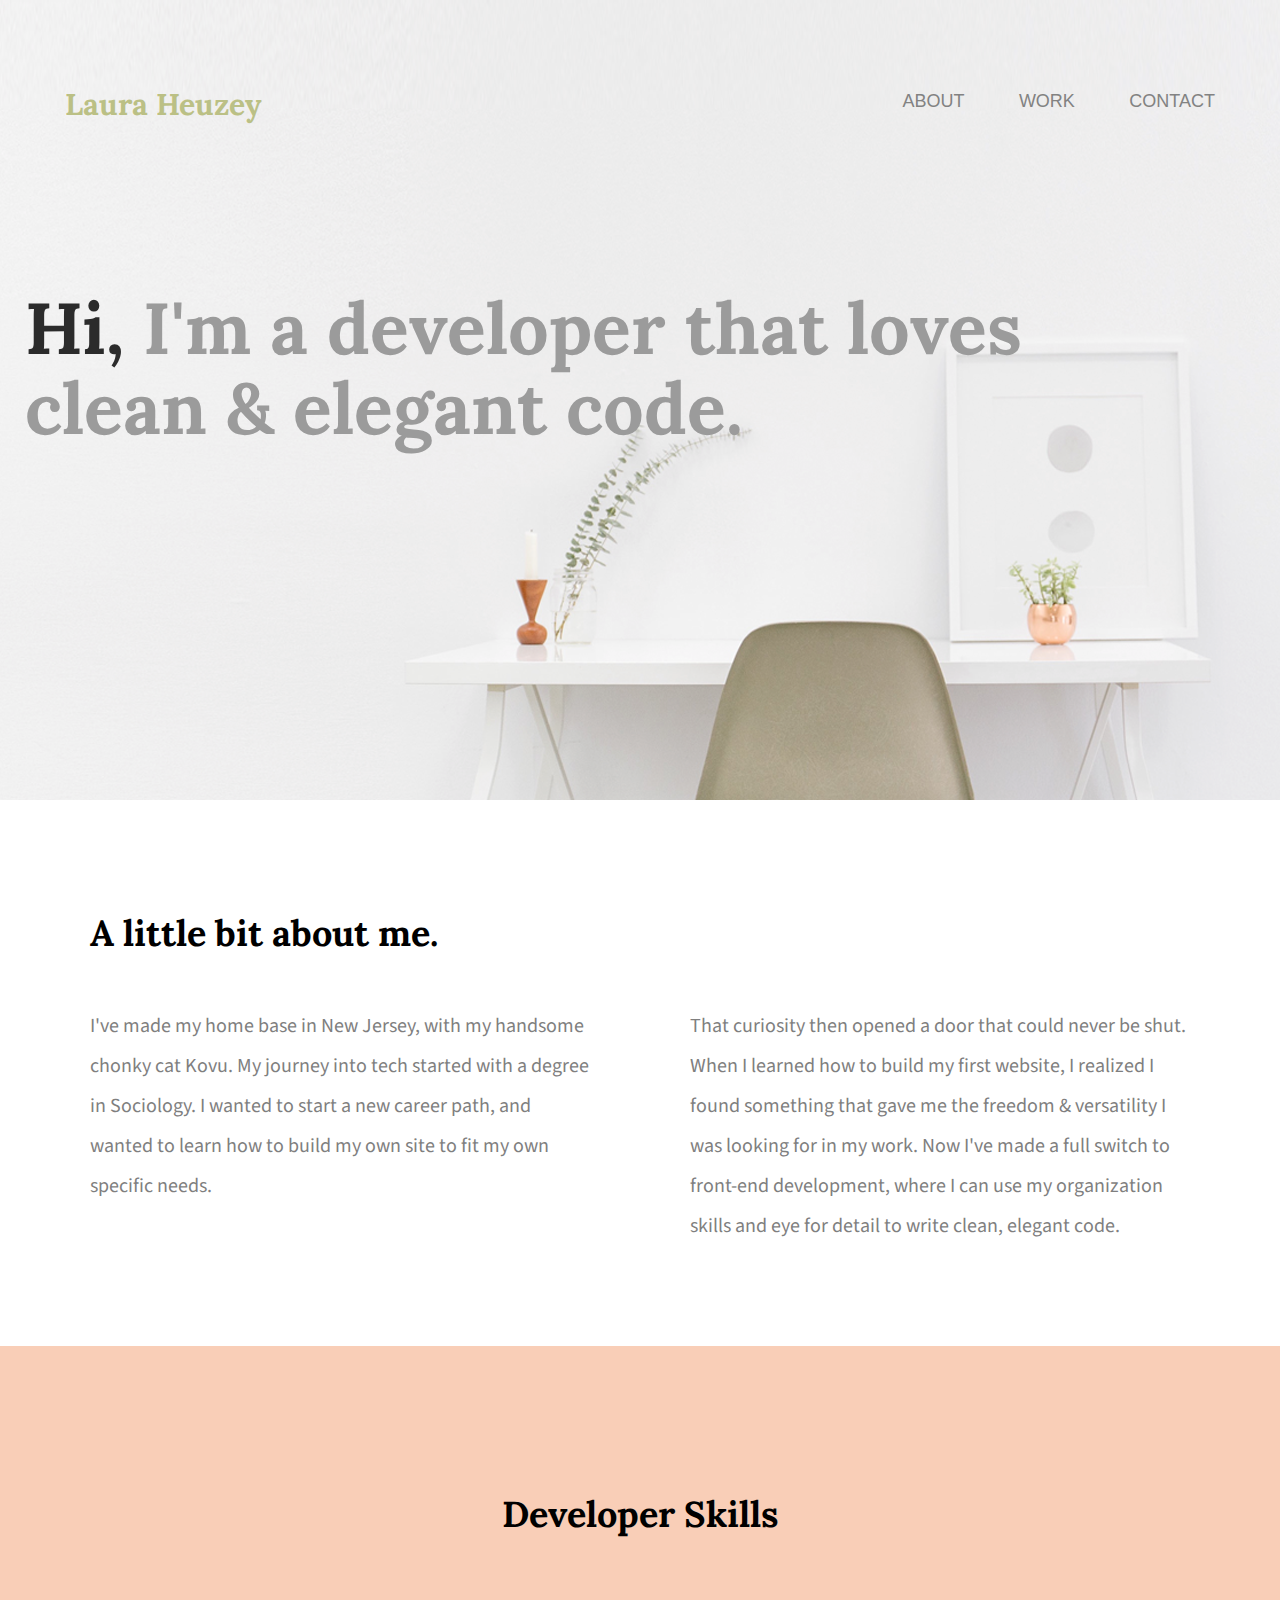
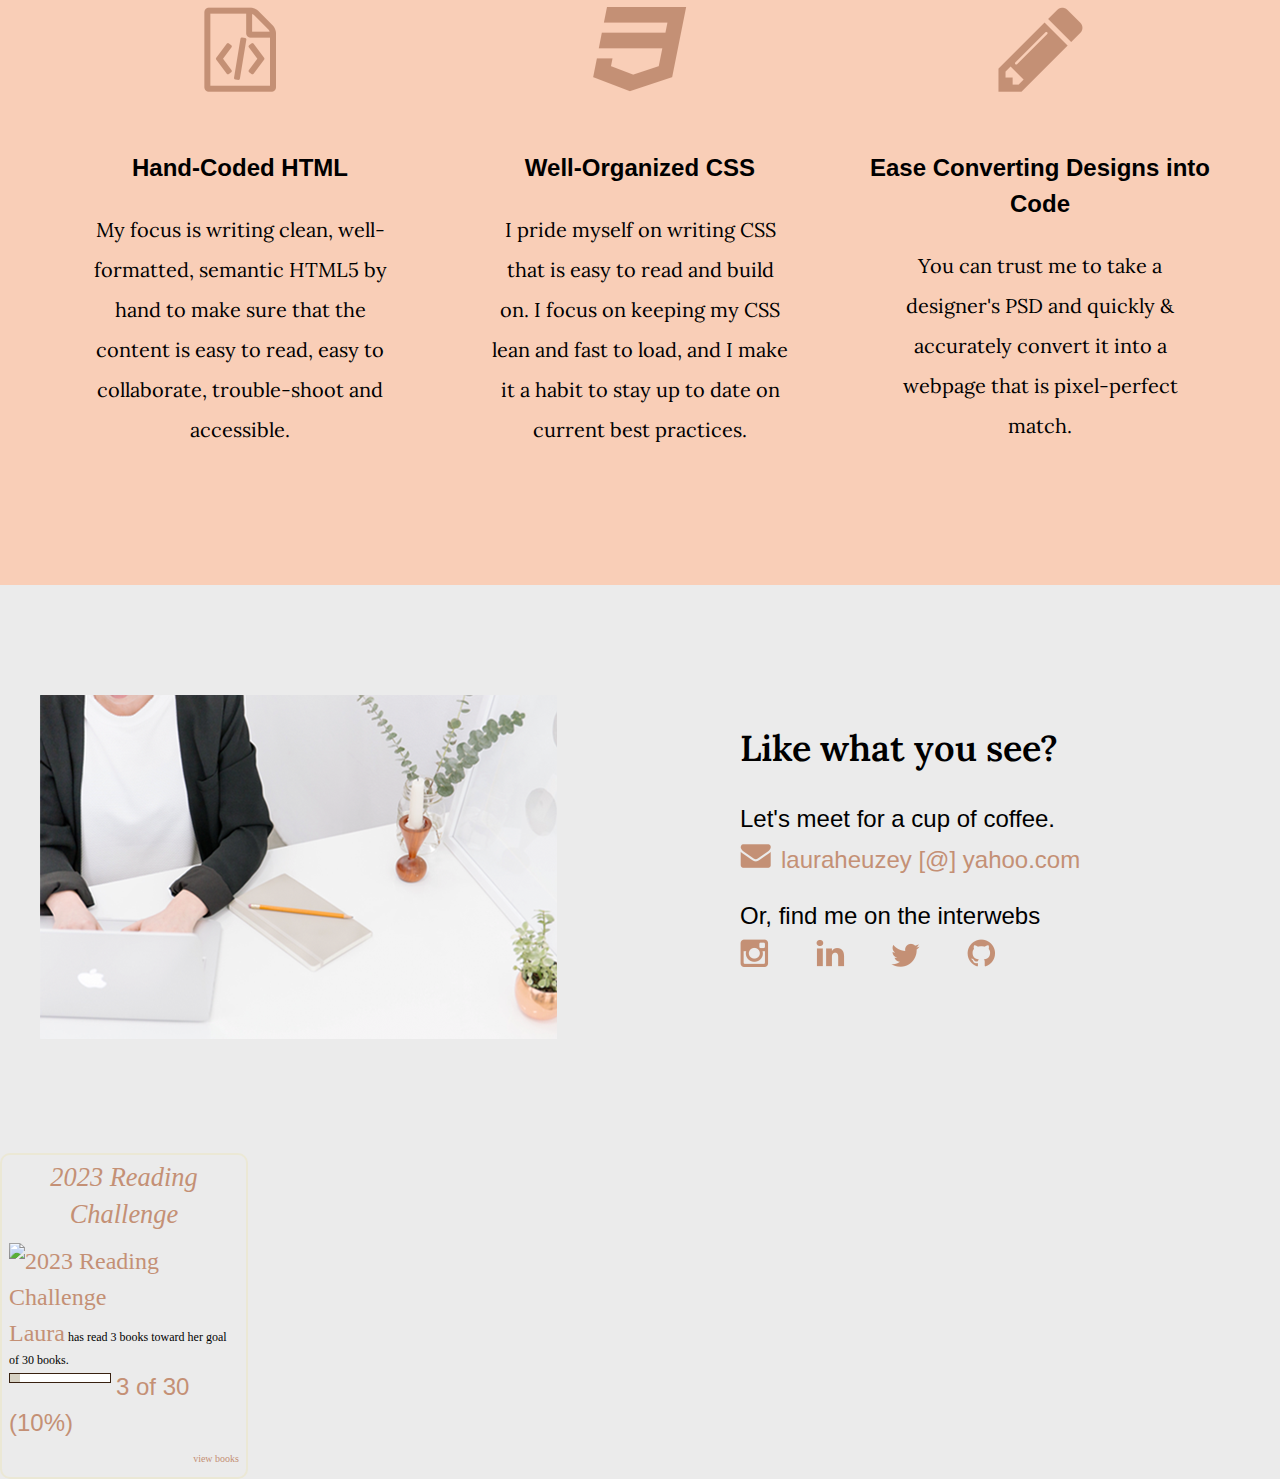
==== commit fa55a6d8: "Added new images for new page" ====
--- a/index.html
+++ b/index.html
@@ -1,187 +1,103 @@
 <!doctype html>
-<html lang="en">
-    <head>
-        <meta charset="utf-8" />
-        <title>Laura Heuzey | Portfolio</title>
-            <link rel="stylesheet" href="css/normalize.css">
-            <link rel="stylesheet" href="css/main.css">
-            <link href="https://fonts.googleapis.com/css?family=Lora:400;700" rel="stylesheet" type="text/css">
-            <link href="https://fonts.googleapis.com/css?family=Source+Sans+Pro:400,700" rel= "stylesheet" type="text/css">
-    </head>
-    <body>
-        <header>
-            <div class="full-width">
-                <div class="half-width">
-                    <h1>Laura Heuzey</h1>
-                </div>
-                <div class="half-width">
-                    <nav>
-                        <ul>
-                            <li><a href="#about">About</a></li>
-                            <li><a href="#work">Work</a></li>
-                            <li><a href="#contact">Contact</a></li>
-                        </ul>
-                    </nav>
-                </div>
-                <h2><span>Hi,</span> I'm a developer that loves clean &amp; elegant code.</h2>
-            </div>
-        </header>
-        <main>
-            <section id="about">
-                
-                <div class="full-width">
-                    <h2>A little bit about me.</h2>
-                    <div class="half-width">
-                        <p>I've made my home base in New Jersey, with my handsome chonky cat Kovu. My journey into tech started with a degree in Sociology. I wanted to start a new career path, and wanted to learn how to build my own site to fit my own specific needs.</p>
-                    </div>
-                    <div class="half-width">
-                        <p>That curiosity then opened a door that could never be shut. When I learned how to build my first website, I realized I found something that gave me the freedom & versatility I was looking for in my work. Now I've made a full switch to front-end development, where I can use my organization skills and eye for detail to write clean, elegant code.</p>
-                    </div>
-                </div>
-            </section>
-            <section id="work">
-                <div class="full-width">
-                    <div class="third-width">
-                        <img src="img/html-icon.png" alt="HTML icon" />
-                        <h3>Hand-Coded HTML</h3>
-                        <p>My focus is writing clean, well-formatted, semantic HTML5 by hand to make sure that the content is easy to read, easy to collaborate, trouble-shoot and accessible.</p>
-                    </div>
-                    <div class="third-width">
-                        <img src="img/css-icon.png" alt="CSS icon"/>
-                        <h3>Well-Organized CSS</h3>
-                        <p>I pride myself on writing CSS that is easy to read and build on. I focus on keeping my CSS lean and fast to load, and I make it a habit to stay up to date on current best practices.</p>
-                    </div>
-                    <div class="third-width">
-                        <img src="img/pencil-icon.png" alt="design icon"/>
-                        <h3>Ease Converting Designs into Code</h3>
-                        <p>You can trust me to take a designer's PSD and quickly & accurately convert it into a webpage that is pixel-perfect match.</p>
-                    </div>
-                </div>
-            </section>
-            <footer id="contact">
-                <div class="full-width">
-                    <div class="half-width">
-                        <img src="img/contact-image.png" id= contact-img alt="contact image"/>
-                    </div>
-                    <div class="half-width">
-                        <h2>Like what you see?</h2>
-                        <h3 id="email-header"> Let's meet for a cup of coffee.</h3>
-                        <a href="mailto:lauraheuzey@yahoo.com"><img src="img/envelope.png"
-                            alt="envelope icon" id="envelope" />lauraheuzey [@] yahoo.com</a>
-                        <h3 id="socialmedia-header">Or, find me on the interwebs</h3>
-                        <ul>
-                            <li><a href="https://www.instagram.com/lauraheuzey/"><img src="img/instagram.png" alt="instagram icon"></li>
-                            <li><a href="https://www.linkedin.com/in/laura-heuzey-02401a5b/"><img src="img/linkedin.png" alt="linkdin icon"></li>
-                            <li><a href="https://twitter.com/le_heuzey"><img src="img/twitter.png" alt="twitter icon"></li>
-                            <li><a href="https://github.com/laura-h89"><img src="img/github.png" alt="github icon"></li>
-                        </ul>
-                    </div>
-                </div>
-            </footer>
-        </main>
-    
-    </body>
-</html>
-<!doctype html>
-<html lang="en">
-    <head>
-        <meta charset="utf-8" />
-        <title>Laura Heuzey | Portfolio</title>
-            <link rel="stylesheet" href="css/normalize.css">
-            <link rel="stylesheet" href="css/main.css">
-            <link href="https://fonts.googleapis.com/css?family=Lora:400;700" rel="stylesheet" type="text/css">
-            <link href="https://fonts.googleapis.com/css?family=Source+Sans+Pro:400,700" rel= "stylesheet" type="text/css">
-    </head>
-    <body>
-        <header class="homepage-hero">
-            <div class="content-wrapper">
-                <!-- <div class="half-width"> -->
-                <h1>Laura Heuzey</h1>
-                <!-- <div class="half-width"> -->
-                <nav>
-                    <ul>
-                        <li><a href="#about">About</a></li>
-                        <li><a href="#work">Work</a></li>
-                        <li><a href="#contact">Contact</a></li>
-                    </ul>
-                </nav>
-            </div>
-                <h2><span>Hi,</span> I'm a developer that loves clean &amp; elegant code.</h2>
-        </header>
-        <main>
-            <section id="about">
-                <div class="content-wrapper">
-                    <h2>A little bit about me.</h2>
-                    <!--<div class="half-width">-->
-                        <p>I've made my home base in New Jersey, with my handsome chonky cat Kovu. My journey into tech started with a degree in Sociology. I wanted to start a new career path, and wanted to learn how to build my own site to fit my own specific needs.</p>
-                    <!--<div class="half-width">-->
-                        <p>That curiosity then opened a door that could never be shut. When I learned how to build my first website, I realized I found something that gave me the freedom & versatility I was looking for in my work. Now I've made a full switch to front-end development, where I can use my organization skills and eye for detail to write clean, elegant code.</p>
-                </div>
-            </section>
-            <section id="skills">
-                <div class="content-wrapper">
-                    <h2>Developer Skills</h2>
-                    <div class="skill-list">
-                        <img src="img/html-icon.png" alt="HTML icon" />
-                        <h3>Hand-Coded HTML</h3>
-                        <p>My focus is writing clean, well-formatted, semantic HTML5 by hand to make sure that the content is easy to read, easy to collaborate, trouble-shoot and accessible.</p>
-                    </div>
-                    <div class="skill-list">
-                        <img src="img/css-icon.png" alt="CSS icon"/>
-                        <h3>Well-Organized CSS</h3>
-                        <p>I pride myself on writing CSS that is easy to read and build on. I focus on keeping my CSS lean and fast to load, and I make it a habit to stay up to date on current best practices.</p>
-                    </div>
-                    <div class="skill-list">
-                        <img src="img/pencil-icon.png" alt="design icon"/>
-                        <h3>Ease Converting Designs into Code</h3>
-                        <p>You can trust me to take a designer's PSD and quickly & accurately convert it into a webpage that is pixel-perfect match.</p>
-                    </div>
-                </div>
-            </section>
-        </main>
-        <footer id="contact">
-            <div class="content-wrapper">
-                <div class="contact-image">
-                    <img src="img/contact-image.png" id= contact-img alt="contact image"/>
-                </div>
-                <div class="contact-info">
-                    <h2>Like what you see?</h2>
-                    <h3 id="email-header"> Let's meet for a cup of coffee.</h3>
-                        <a href="mailto:lauraheuzey@yahoo.com"><img src="img/envelope.png"
-                            alt="envelope icon" id="envelope" />lauraheuzey [@] yahoo.com</a>
-                    <h3 id="socialmedia-header">Or, find me on the interwebs</h3>
-                        <ul>
-                            <li><a href="https://www.instagram.com/lauraheuzey/"><img src="img/instagram.png" alt="instagram icon"></li>
-                            <li><a href="https://www.linkedin.com/in/laura-heuzey-02401a5b/"><img src="img/linkedin.png" alt="linkdin icon"></li>
-                            <li><a href=""><img src="img/twitter.png" alt="twitter icon"></li>
-                            <li><a href="https://github.com/laura-h89"><img src="img/github.png" alt="github icon"></li>
-                        </ul>
-                </div>
-            </div>
-     <!--GOODREADS CHALLENGE-->       
-            <div id="gr_challenge_11633" style="border: 2px solid #EBE8D5; border-radius:10px; padding: 0px 7px 0px 7px; max-width:230px; min-height: 100px">
-                <div id="gr_challenge_progress_body_11633" style="font-size: 12px; font-family: georgia,serif;line-height: 18px">
-                    <h3 style="margin: 4px 0 10px; font-weight: normal; text-align: center">
-                        <a style="text-decoration: none; font-family:georgia,serif;font-style:italic; font-size: 1.1em" rel="nofollow" href="https://www.goodreads.com/challenges/11633-2023-reading-challenge">2023 Reading Challenge</a>
-                    </h3>
-                <div class="challengePic">
-                    <a rel="nofollow" href="https://www.goodreads.com/challenges/11633-2023-reading-challenge"><img alt="2023 Reading Challenge" style="float:left; margin-right: 10px; border: 0 none" src="https://images.gr-assets.com/challenges/1670887106p2/11633.jpg" /></a>
-                </div>
-                <div>
-                    <a rel="nofollow" href="https://www.goodreads.com/user/show/5901170-laura">Laura</a> has read 3 books toward her goal of 30 books.
-                </div>
-                <div style="width: 100px; margin: 4px 5px 5px 0; float: left; border: 1px solid #382110; height: 8px; overflow: hidden; background-color: #FFF">
-                <div style="width: 10%; background-color: #D7D2C4; float: left"><span style="visibility:hidden">hide</span></div>
-                </div>
-                <div style="font-family: arial, verdana, helvetica, sans-serif;font-size:90%">
-                    <a rel="nofollow" href="https://www.goodreads.com/user_challenges/38906684">3 of 30 (10%)</a>
-                </div>
-                <div style="text-align: right;">
-                    <a style="text-decoration: none; font-size: 10px;" rel="nofollow" href="https://www.goodreads.com/user_challenges/38906684">view books</a>
-                </div>
-                </div>
-                <script src="https://www.goodreads.com/user_challenges/widget/5901170-laura?challenge_id=11633&v=2"></script>
-            </div>
-        </footer>
-    </body>
-</html>
+ <html lang="en">
+     <head>
+         <meta charset="utf-8" />
+         <title>Laura Heuzey | Portfolio</title>
+             <link rel="stylesheet" href="css/normalize.css">
+             <link rel="stylesheet" href="css/main.css">
+             <link href="https://fonts.googleapis.com/css?family=Lora:400;700" rel="stylesheet" type="text/css">
+             <link href="https://fonts.googleapis.com/css?family=Source+Sans+Pro:400,700" rel= "stylesheet" type="text/css">
+     </head>
+     <body>
+         <header class="homepage-hero">
+             <div class="content-wrapper">
+                 <!-- <div class="half-width"> -->
+                 <h1>Laura Heuzey</h1>
+                 <!-- <div class="half-width"> -->
+                 <nav>
+                     <ul>
+                         <li><a href="#about">About</a></li>
+                         <li><a href="#work">Work</a></li>
+                         <li><a href="#contact">Contact</a></li>
+                     </ul>
+                 </nav>
+             </div>
+                 <h2><span>Hi,</span> I'm a developer that loves clean &amp; elegant code.</h2>
+         </header>
+         <main>
+             <section id="about">
+                 <div class="content-wrapper">
+                     <h2>A little bit about me.</h2>
+                     <!--<div class="half-width">-->
+                         <p>I've made my home base in New Jersey, with my handsome chonky cat Kovu. My journey into tech started with a degree in Sociology. I wanted to start a new career path, and wanted to learn how to build my own site to fit my own specific needs.</p>
+                     <!--<div class="half-width">-->
+                         <p>That curiosity then opened a door that could never be shut. When I learned how to build my first website, I realized I found something that gave me the freedom & versatility I was looking for in my work. Now I've made a full switch to front-end development, where I can use my organization skills and eye for detail to write clean, elegant code.</p>
+                 </div>
+             </section>
+             <section id="skills">
+                 <div class="content-wrapper">
+                     <h2>Developer Skills</h2>
+                     <div class="skill-list">
+                         <img src="img/html-icon.png" alt="HTML icon" />
+                         <h3>Hand-Coded HTML</h3>
+                         <p>My focus is writing clean, well-formatted, semantic HTML5 by hand to make sure that the content is easy to read, easy to collaborate, trouble-shoot and accessible.</p>
+                     </div>
+                     <div class="skill-list">
+                         <img src="img/css-icon.png" alt="CSS icon"/>
+                         <h3>Well-Organized CSS</h3>
+                         <p>I pride myself on writing CSS that is easy to read and build on. I focus on keeping my CSS lean and fast to load, and I make it a habit to stay up to date on current best practices.</p>
+                     </div>
+                     <div class="skill-list">
+                         <img src="img/pencil-icon.png" alt="design icon"/>
+                         <h3>Ease Converting Designs into Code</h3>
+                         <p>You can trust me to take a designer's PSD and quickly & accurately convert it into a webpage that is pixel-perfect match.</p>
+                     </div>
+                 </div>
+             </section>
+         </main>
+         <footer id="contact">
+             <div class="content-wrapper">
+                 <div class="contact-image">
+                     <img src="img/contact-image.png" id= contact-img alt="contact image"/>
+                 </div>
+                 <div class="contact-info">
+                     <h2>Like what you see?</h2>
+                     <h3 id="email-header"> Let's meet for a cup of coffee.</h3>
+                         <a href="mailto:lauraheuzey@yahoo.com"><img src="img/envelope.png"
+                             alt="envelope icon" id="envelope" />lauraheuzey [@] yahoo.com</a>
+                     <h3 id="socialmedia-header">Or, find me on the interwebs</h3>
+                         <ul>
+                             <li><a href="https://www.instagram.com/lauraheuzey/"><img src="img/instagram.png" alt="instagram icon"></li>
+                             <li><a href="https://www.linkedin.com/in/laura-heuzey-02401a5b/"><img src="img/linkedin.png" alt="linkdin icon"></li>
+                             <li><a href=""><img src="img/twitter.png" alt="twitter icon"></li>
+                             <li><a href="https://github.com/laura-h89"><img src="img/github.png" alt="github icon"></li>
+                         </ul>
+                 </div>
+             </div>
+      <!--GOODREADS CHALLENGE-->       
+             <div id="gr_challenge_11633" style="border: 2px solid #EBE8D5; border-radius:10px; padding: 0px 7px 0px 7px; max-width:230px; min-height: 100px">
+                 <div id="gr_challenge_progress_body_11633" style="font-size: 12px; font-family: georgia,serif;line-height: 18px">
+                     <h3 style="margin: 4px 0 10px; font-weight: normal; text-align: center">
+                         <a style="text-decoration: none; font-family:georgia,serif;font-style:italic; font-size: 1.1em" rel="nofollow" href="https://www.goodreads.com/challenges/11633-2023-reading-challenge">2023 Reading Challenge</a>
+                     </h3>
+                 <div class="challengePic">
+                     <a rel="nofollow" href="https://www.goodreads.com/challenges/11633-2023-reading-challenge"><img alt="2023 Reading Challenge" style="float:left; margin-right: 10px; border: 0 none" src="https://images.gr-assets.com/challenges/1670887106p2/11633.jpg" /></a>
+                 </div>
+                 <div>
+                     <a rel="nofollow" href="https://www.goodreads.com/user/show/5901170-laura">Laura</a> has read 3 books toward her goal of 30 books.
+                 </div>
+                 <div style="width: 100px; margin: 4px 5px 5px 0; float: left; border: 1px solid #382110; height: 8px; overflow: hidden; background-color: #FFF">
+                 <div style="width: 10%; background-color: #D7D2C4; float: left"><span style="visibility:hidden">hide</span></div>
+                 </div>
+                 <div style="font-family: arial, verdana, helvetica, sans-serif;font-size:90%">
+                     <a rel="nofollow" href="https://www.goodreads.com/user_challenges/38906684">3 of 30 (10%)</a>
+                 </div>
+                 <div style="text-align: right;">
+                     <a style="text-decoration: none; font-size: 10px;" rel="nofollow" href="https://www.goodreads.com/user_challenges/38906684">view books</a>
+                 </div>
+                 </div>
+                 <script src="https://www.goodreads.com/user_challenges/widget/5901170-laura?challenge_id=11633&v=2"></script>
+             </div>
+         </footer>
+     </body>
+ </html>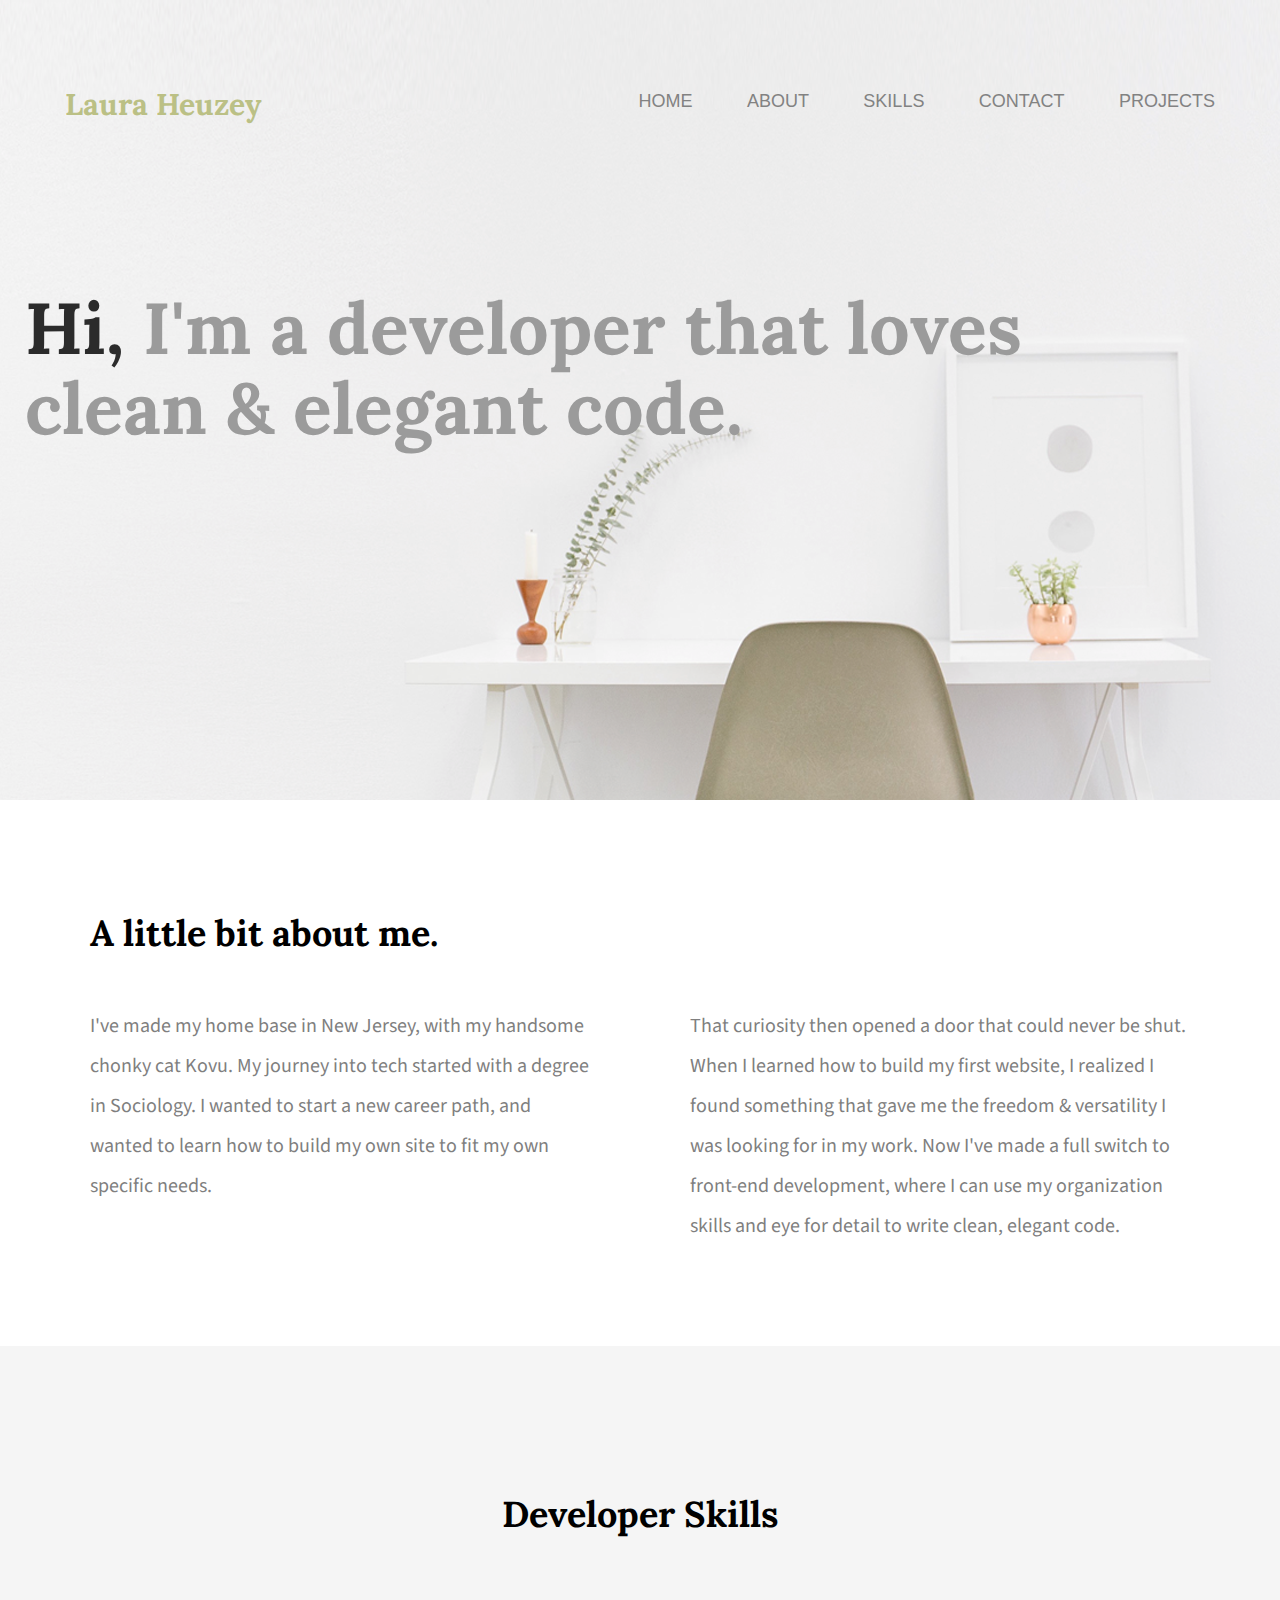
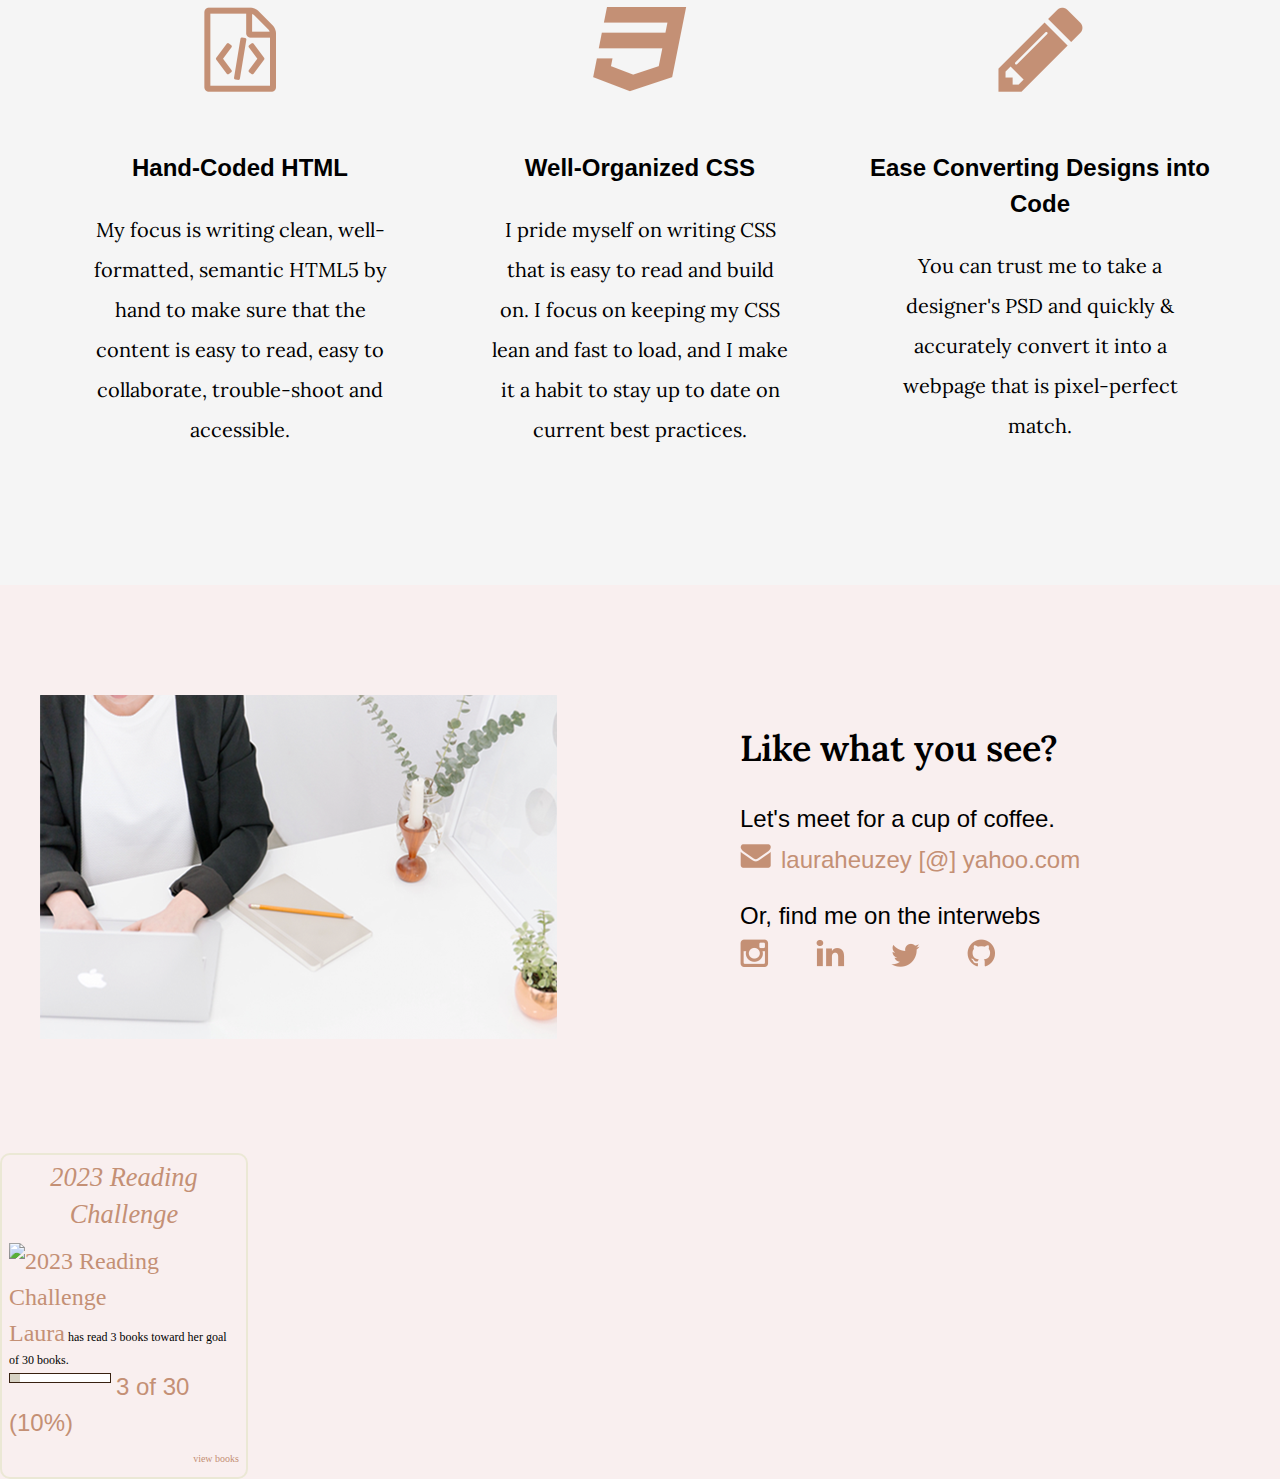
==== commit 89fcff16: "Added projects page" ====
--- a/index.html
+++ b/index.html
@@ -1,103 +1,125 @@
 <!doctype html>
- <html lang="en">
-     <head>
-         <meta charset="utf-8" />
-         <title>Laura Heuzey | Portfolio</title>
-             <link rel="stylesheet" href="css/normalize.css">
-             <link rel="stylesheet" href="css/main.css">
-             <link href="https://fonts.googleapis.com/css?family=Lora:400;700" rel="stylesheet" type="text/css">
-             <link href="https://fonts.googleapis.com/css?family=Source+Sans+Pro:400,700" rel= "stylesheet" type="text/css">
-     </head>
-     <body>
-         <header class="homepage-hero">
-             <div class="content-wrapper">
-                 <!-- <div class="half-width"> -->
-                 <h1>Laura Heuzey</h1>
-                 <!-- <div class="half-width"> -->
-                 <nav>
-                     <ul>
-                         <li><a href="#about">About</a></li>
-                         <li><a href="#work">Work</a></li>
-                         <li><a href="#contact">Contact</a></li>
-                     </ul>
-                 </nav>
-             </div>
-                 <h2><span>Hi,</span> I'm a developer that loves clean &amp; elegant code.</h2>
-         </header>
-         <main>
-             <section id="about">
-                 <div class="content-wrapper">
-                     <h2>A little bit about me.</h2>
-                     <!--<div class="half-width">-->
-                         <p>I've made my home base in New Jersey, with my handsome chonky cat Kovu. My journey into tech started with a degree in Sociology. I wanted to start a new career path, and wanted to learn how to build my own site to fit my own specific needs.</p>
-                     <!--<div class="half-width">-->
-                         <p>That curiosity then opened a door that could never be shut. When I learned how to build my first website, I realized I found something that gave me the freedom & versatility I was looking for in my work. Now I've made a full switch to front-end development, where I can use my organization skills and eye for detail to write clean, elegant code.</p>
-                 </div>
-             </section>
-             <section id="skills">
-                 <div class="content-wrapper">
-                     <h2>Developer Skills</h2>
-                     <div class="skill-list">
-                         <img src="img/html-icon.png" alt="HTML icon" />
-                         <h3>Hand-Coded HTML</h3>
-                         <p>My focus is writing clean, well-formatted, semantic HTML5 by hand to make sure that the content is easy to read, easy to collaborate, trouble-shoot and accessible.</p>
-                     </div>
-                     <div class="skill-list">
-                         <img src="img/css-icon.png" alt="CSS icon"/>
-                         <h3>Well-Organized CSS</h3>
-                         <p>I pride myself on writing CSS that is easy to read and build on. I focus on keeping my CSS lean and fast to load, and I make it a habit to stay up to date on current best practices.</p>
-                     </div>
-                     <div class="skill-list">
-                         <img src="img/pencil-icon.png" alt="design icon"/>
-                         <h3>Ease Converting Designs into Code</h3>
-                         <p>You can trust me to take a designer's PSD and quickly & accurately convert it into a webpage that is pixel-perfect match.</p>
-                     </div>
-                 </div>
-             </section>
-         </main>
-         <footer id="contact">
-             <div class="content-wrapper">
-                 <div class="contact-image">
-                     <img src="img/contact-image.png" id= contact-img alt="contact image"/>
-                 </div>
-                 <div class="contact-info">
-                     <h2>Like what you see?</h2>
-                     <h3 id="email-header"> Let's meet for a cup of coffee.</h3>
-                         <a href="mailto:lauraheuzey@yahoo.com"><img src="img/envelope.png"
-                             alt="envelope icon" id="envelope" />lauraheuzey [@] yahoo.com</a>
-                     <h3 id="socialmedia-header">Or, find me on the interwebs</h3>
-                         <ul>
-                             <li><a href="https://www.instagram.com/lauraheuzey/"><img src="img/instagram.png" alt="instagram icon"></li>
-                             <li><a href="https://www.linkedin.com/in/laura-heuzey-02401a5b/"><img src="img/linkedin.png" alt="linkdin icon"></li>
-                             <li><a href=""><img src="img/twitter.png" alt="twitter icon"></li>
-                             <li><a href="https://github.com/laura-h89"><img src="img/github.png" alt="github icon"></li>
-                         </ul>
-                 </div>
-             </div>
-      <!--GOODREADS CHALLENGE-->       
-             <div id="gr_challenge_11633" style="border: 2px solid #EBE8D5; border-radius:10px; padding: 0px 7px 0px 7px; max-width:230px; min-height: 100px">
-                 <div id="gr_challenge_progress_body_11633" style="font-size: 12px; font-family: georgia,serif;line-height: 18px">
-                     <h3 style="margin: 4px 0 10px; font-weight: normal; text-align: center">
-                         <a style="text-decoration: none; font-family:georgia,serif;font-style:italic; font-size: 1.1em" rel="nofollow" href="https://www.goodreads.com/challenges/11633-2023-reading-challenge">2023 Reading Challenge</a>
-                     </h3>
-                 <div class="challengePic">
-                     <a rel="nofollow" href="https://www.goodreads.com/challenges/11633-2023-reading-challenge"><img alt="2023 Reading Challenge" style="float:left; margin-right: 10px; border: 0 none" src="https://images.gr-assets.com/challenges/1670887106p2/11633.jpg" /></a>
-                 </div>
-                 <div>
-                     <a rel="nofollow" href="https://www.goodreads.com/user/show/5901170-laura">Laura</a> has read 3 books toward her goal of 30 books.
-                 </div>
-                 <div style="width: 100px; margin: 4px 5px 5px 0; float: left; border: 1px solid #382110; height: 8px; overflow: hidden; background-color: #FFF">
-                 <div style="width: 10%; background-color: #D7D2C4; float: left"><span style="visibility:hidden">hide</span></div>
-                 </div>
-                 <div style="font-family: arial, verdana, helvetica, sans-serif;font-size:90%">
-                     <a rel="nofollow" href="https://www.goodreads.com/user_challenges/38906684">3 of 30 (10%)</a>
-                 </div>
-                 <div style="text-align: right;">
-                     <a style="text-decoration: none; font-size: 10px;" rel="nofollow" href="https://www.goodreads.com/user_challenges/38906684">view books</a>
-                 </div>
-                 </div>
-                 <script src="https://www.goodreads.com/user_challenges/widget/5901170-laura?challenge_id=11633&v=2"></script>
-             </div>
-         </footer>
-     </body>
- </html>+<html lang="en">
+
+<head>
+    <meta charset="utf-8" />
+    <title>Laura Heuzey | Webpage</title>
+    <link rel="stylesheet" href="css/normalize.css">
+    <link rel="stylesheet" href="css/main.css">
+    <link href="https://fonts.googleapis.com/css?family=Lora:400;700" rel="stylesheet" type="text/css">
+    <link href="https://fonts.googleapis.com/css?family=Source+Sans+Pro:400,700" rel="stylesheet" type="text/css">
+</head>
+
+<body>
+    <header class="homepage-hero">
+        <div class="content-wrapper">
+            <h1>Laura Heuzey</h1>
+            <nav>
+                <ul>
+                    <li><a href="#home">Home</a></li>
+                    <li><a href="#about">About</a></li>
+                    <li><a href="#skills">Skills</a></li>
+                    <li><a href="#contact">Contact</a></li>
+                    <li><a href="projects/index.html">Projects</a></li>
+                </ul>
+            </nav>
+        </div>
+        <h2><span>Hi,</span> I'm a developer that loves clean &amp; elegant code.</h2>
+    </header>
+    <main>
+        <section id="about">
+            <div class="content-wrapper">
+                <h2>A little bit about me.</h2>
+                <p>I've made my home base in New Jersey, with my handsome chonky cat Kovu. My journey into tech started
+                    with a degree in Sociology. I wanted to start a new career path, and wanted to learn how to build my
+                    own site to fit my own specific needs.</p>
+                <p>That curiosity then opened a door that could never be shut. When I learned how to build my first
+                    website, I realized I found something that gave me the freedom & versatility I was looking for in my
+                    work. Now I've made a full switch to front-end development, where I can use my organization skills
+                    and eye for detail to write clean, elegant code.</p>
+            </div>
+        </section>
+        <section id="skills">
+            <div class="content-wrapper">
+                <h2>Developer Skills</h2>
+                <div class="skill-list">
+                    <img src="img/html-icon.png" alt="HTML icon" />
+                    <h3>Hand-Coded HTML</h3>
+                    <p>My focus is writing clean, well-formatted, semantic HTML5 by hand to make sure that the content
+                        is easy to read, easy to collaborate, trouble-shoot and accessible.</p>
+                </div>
+                <div class="skill-list">
+                    <img src="img/css-icon.png" alt="CSS icon" />
+                    <h3>Well-Organized CSS</h3>
+                    <p>I pride myself on writing CSS that is easy to read and build on. I focus on keeping my CSS lean
+                        and fast to load, and I make it a habit to stay up to date on current best practices.</p>
+                </div>
+                <div class="skill-list">
+                    <img src="img/pencil-icon.png" alt="design icon" />
+                    <h3>Ease Converting Designs into Code</h3>
+                    <p>You can trust me to take a designer's PSD and quickly & accurately convert it into a webpage that
+                        is pixel-perfect match.</p>
+                </div>
+            </div>
+        </section>
+    </main>
+    <footer id="contact">
+        <div class="content-wrapper">
+            <div class="contact-image">
+                <img src="img/contact-image.png" id=contact-img alt="contact image" />
+            </div>
+            <div class="contact-info">
+                <h2>Like what you see?</h2>
+                <h3 id="email-header"> Let's meet for a cup of coffee.</h3>
+                <a href="mailto:lauraheuzey@yahoo.com"><img src="img/envelope.png" alt="envelope icon"
+                        id="envelope" />lauraheuzey [@] yahoo.com</a>
+                <h3 id="socialmedia-header">Or, find me on the interwebs</h3>
+                <ul>
+                    <li><a href="https://www.instagram.com/lauraheuzey/"><img src="img/instagram.png"
+                                alt="instagram icon"></li>
+                    <li><a href="https://www.linkedin.com/in/laura-heuzey-02401a5b/"><img src="img/linkedin.png"
+                                alt="linkdin icon"></li>
+                    <li><a href=""><img src="img/twitter.png" alt="twitter icon"></li>
+                    <li><a href="https://github.com/laura-h89"><img src="img/github.png" alt="github icon"></li>
+                </ul>
+            </div>
+        </div>
+        <!--GOODREADS CHALLENGE-->
+        <div id="gr_challenge_11633"
+            style="border: 2px solid #EBE8D5; border-radius:10px; padding: 0px 7px 0px 7px; max-width:230px; min-height: 100px">
+            <div id="gr_challenge_progress_body_11633"
+                style="font-size: 12px; font-family: georgia,serif;line-height: 18px">
+                <h3 style="margin: 4px 0 10px; font-weight: normal; text-align: center">
+                    <a style="text-decoration: none; font-family:georgia,serif;font-style:italic; font-size: 1.1em"
+                        rel="nofollow" href="https://www.goodreads.com/challenges/11633-2023-reading-challenge">2023
+                        Reading Challenge</a>
+                </h3>
+                <div class="challengePic">
+                    <a rel="nofollow" href="https://www.goodreads.com/challenges/11633-2023-reading-challenge"><img
+                            alt="2023 Reading Challenge" style="float:left; margin-right: 10px; border: 0 none"
+                            src="https://images.gr-assets.com/challenges/1670887106p2/11633.jpg" /></a>
+                </div>
+                <div>
+                    <a rel="nofollow" href="https://www.goodreads.com/user/show/5901170-laura">Laura</a> has read 3
+                    books toward her goal of 30 books.
+                </div>
+                <div
+                    style="width: 100px; margin: 4px 5px 5px 0; float: left; border: 1px solid #382110; height: 8px; overflow: hidden; background-color: #FFF">
+                    <div style="width: 10%; background-color: #D7D2C4; float: left"><span
+                            style="visibility:hidden">hide</span></div>
+                </div>
+                <div style="font-family: arial, verdana, helvetica, sans-serif;font-size:90%">
+                    <a rel="nofollow" href="https://www.goodreads.com/user_challenges/38906684">3 of 30 (10%)</a>
+                </div>
+                <div style="text-align: right;">
+                    <a style="text-decoration: none; font-size: 10px;" rel="nofollow"
+                        href="https://www.goodreads.com/user_challenges/38906684">view books</a>
+                </div>
+            </div>
+            <script
+                src="https://www.goodreads.com/user_challenges/widget/5901170-laura?challenge_id=11633&v=2"></script>
+        </div>
+    </footer>
+</body>
+
+</html>--- a/css/main.css
+++ b/css/main.css
@@ -1,6 +1,6 @@
 	/***** BASE STYLES *****/
     .body {
-        color: #2b2b2b;
+        color: #5e5e5e;
         font-family: 'Source Sans Pro', sans-serif;
     }
 
@@ -81,9 +81,9 @@
         padding: 0 50px;
     }
 
-    /***** ABOUT WORK *****/
+    /***** SKILLS *****/
     #skills {
-        background-color: #F9CEB7;
+        background-color: #f5f5f5;
         text-align: center;
     }
 
@@ -120,7 +120,7 @@
 
     /***** CONTACT *****/
     #contact {
-        background-color: #ebebeb;
+        background-color: #f9efef;
     }
 
     #contact .content-wrapper {
@@ -192,6 +192,51 @@
         padding-right: 40px;
     }
 
+    /****** Projects Page Styles ******/
+    /****** Projects Page Header Styles ******/
+    .projects-page-hero {
+        background-color: #f9efef;
+    }
+
+    /****** Projects Page Projects Styles ******/
+    #work {
+        background-color: #f5f5f5;
+        text-align: center;
+    }
+
+    #work .content-wrapper {
+        padding: 115px 0;
+    }
+
+    #work .projects {
+        float: left;
+        width: 400px;
+    }
+
+    #work img {
+        width: 300px;
+        padding-bottom: 30px;
+        filter: drop-shadow(1px 2px 6px lightgrey);
+    }
+
+    #work h2 {
+        font-family: 'Lora', serif;
+        font-size: 36px;
+        padding-bottom: 40px;
+    }
+
+    #work h3 {
+        font-size: 24px;
+        line-height: 36px;
+    }
+
+    #work p {
+        font-family: 'Lora', serif;
+        font-size: 20px;
+        line-height: 40px;
+        padding: 0 50px;
+    }
+
 /* ==========================================================================
    Media Queries for Responsive Design.
    These examples override the primary ('mobile first') styles.
